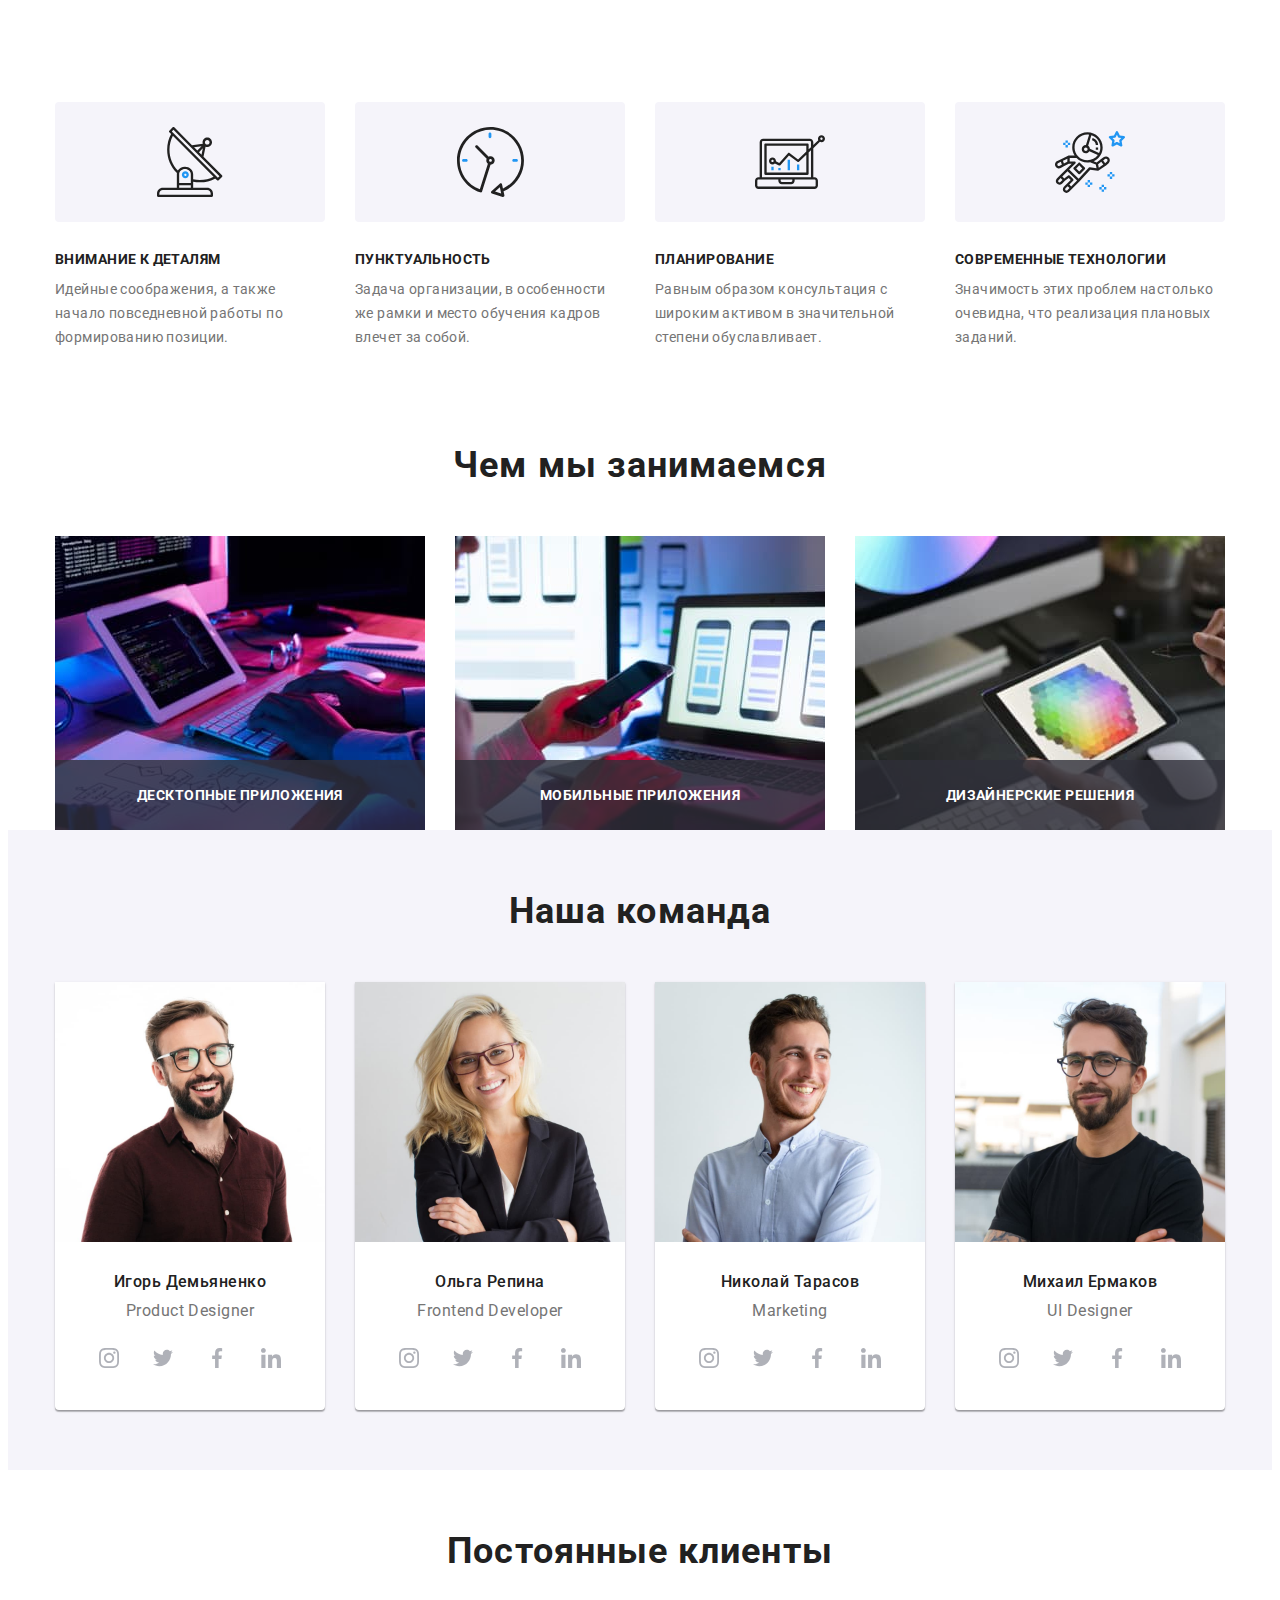
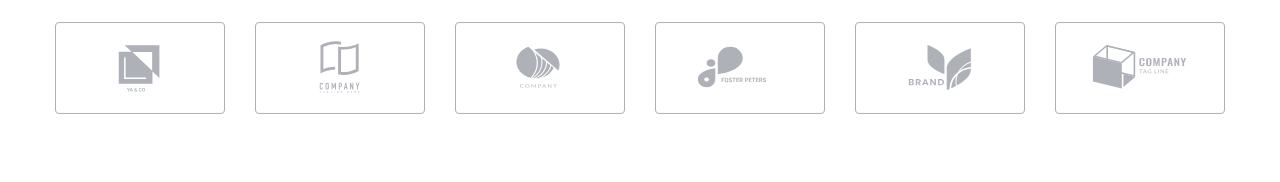
==== index.html @ 753208f3 "." ====
<!DOCTYPE html>
<html lang="ru">
<head>
    <meta charset="UTF-8">
    <meta http-equiv="X-UA-Compatible" content="IE=edge">
    <meta name="viewport" content="width=device-width, initial-scale=1.0">
    <title>Document</title>
    <link rel="preconnect" href="https://fonts.googleapis.com">
    <link rel="preconnect" href="https://fonts.gstatic.com" crossorigin>
    <link href="https://fonts.googleapis.com/css2?family=Raleway:wght@700&family=Roboto:wght@400;500;700;900&display=swap"
        rel="stylesheet">
    <link rel="stylesheet" href="https://cdnjs.cloudflare.com/ajax/libs/modern-normalize/1.1.0/modern-normalize.min.css"
        integrity="sha512-wpPYUAdjBVSE4KJnH1VR1HeZfpl1ub8YT/NKx4PuQ5NmX2tKuGu6U/JRp5y+Y8XG2tV+wKQpNHVUX03MfMFn9Q=="
        crossorigin="anonymous" referrerpolicy="no-referrer" />
    <link rel="stylesheet" href="./css/main.min.css">

</head>
<body>
    <!-- <header class="header">
        <div class="container header__container">
            <nav class="header__navigation">
                <a href lang="en" class="header__logo link" >Web<span class="header__logo-color">Studio</span></a>
                <ul class="header-list list">
                    <li class="header__item"><a href="" class="header__link link current active" >Студия</a></li>
                    <li class="header__item"><a href="./portfolio.html" class="header__link link" >Портфолио</a></li>
                    <li class="header__item"><a href="" class="header__link link" >Контакты</a></li>
                </ul>
            </nav>
                <ul class="header-info-list list">
                    <li class="header-info__item">
                        <a class="header__info link" href="" >
                            <svg class="header__envelope" width="16" height="12">
                                <use href="./images/icons.svg#icon-envelope" ></use>
                            </svg>
                             info@devstudio.com  </a>
                    </li>
                    <li class="header-info__item">
                        <a class="header__info link" href="tel:+380961111111">
                            <svg class="header__smartphone" width="10" height="16"  >
                                <use href="./images/icons.svg#icon-smartphone" ></use>
                            </svg>
                             +38 096 111 11 11 </a>
                    </li>
                </ul>
        </div>
    </header> -->
    <main>


        <!-- <section class="introduction section">
            <div class="container ">
                <h1 class="introduction__title">Эффективные решения для вашего бизнеса </h1>
                <button class="introduction__btn link" type="button" data-modal-open>Заказать услугу</button>
                <div class="backdrop is-hidden" data-modal>
                    <div class="modal">
                        <button type="button" class="modal-close" data-modal-close>
                            <svg class="close-icon" width="18" height="18">
                                <use href="./images/icons.svg#icon-close"></use>
                            </svg>
                        </button>
                        <p class="modal-title">Оставьте свои данные, мы вам перезвоним</p>
                        <form action="#">
                            <div class="modal-form-field">
                                <label for="user-name" class="modal-input-text">Имя*</label>
                                <div class="input-wrap">
                                    <input type="text" name="user-name" class="modal-input" required id="user-name">
                                    <svg class="modal-svg" width="18" height="18">
                                        <use href="./images/icons.svg#icon-person"></use>
                                    </svg>
                                </div>
                            </div>
                            <div class="modal-form-field">
                                <label for="user-tel" class="modal-input-text">Телефон*</label>
                                <div class="input-wrap">
                                    <input type="tel" name="user-tel" class="modal-input" required id="user-tel">
                                    <svg class="modal-svg" width="18" height="18">
                                        <use href="./images/icons.svg#icon-phone"></use>
                                    </svg>
                                </div>
                            
                            </div>
                            <div class="modal-form-field">
                                <label for="user-email" class="modal-input-text">Почта</label>
                                <div class="input-wrap">
                                    <input type="email" name="user-email" class="modal-input" id="user-email">
                                    <svg class="modal-svg" width="18" height="18">
                                        <use href="./images/icons.svg#icon-email"></use>
                                    </svg>
                                </div>
                            </div>
                            <div class="modal-form-textarea">
                                <label for="user-text" class="modal-input-text">Комментарий</label>
                                <textarea class="modal-text" name="" id="user-text" placeholder="Введите текст"></textarea>
                            </div>
                            <div class="modal-form-checbox">
                                <input type="checkbox" name="policy" id="modal-check" class="modal-check visually-hidden">
                                <label for="modal-check" class="modal-check-text">
                                    <span>
                                        <svg class="icon-check" width="16" height="15" > 
                                            <use href="./images/icons.svg#icon-check"></use>
                                        </svg>
                                    </span>
                                    Соглашаюсь с рассылкой и принимаю&nbsp;
                                    <a class="checkbox-link" href="#"> Условия договора </a>
                                </label>
                            </div>
                            <button type="submit" class="introduction-btn">Отправить</button>
                        </form>
                       
                    </div>
                </div>

            </div>
        </section> -->


        <section class="benefits section">
            <div class="container">
                <ul class="benefits-list list">
                    <li class="benefits__item">
                        <div class="benefits-item__container">
                            <svg class="benefits-item__icon" width="70" height="70">
                                <use href="./images/icons.svg#icon-antenna"></use>
                            </svg>
                        </div>
                        <h3 class="benefits__title">Внимание к деталям</h3>
                        <p class="benefits__text">Идейные соображения, а также начало повседневной работы по формированию позиции.</p>
                    </li>
                    <li class="benefits__item">
                        <div class="benefits-item__container">
                            <svg class="benefits-item__icon" width="70" height="70">
                                <use href="./images/icons.svg#icon-clock"></use>
                            </svg>
                        </div>
                        <h3 class="benefits__title">Пунктуальность</h3>
                        <p class="benefits__text">Задача организации, в особенности же рамки и место обучения кадров влечет за собой.</p>
                    </li>
                    <li class="benefits__item">
                        <div class="benefits-item__container">
                            <svg class="benefits-item__icon" width="70" height="70">
                                <use href="./images/icons.svg#icon-diagram"></use>
                            </svg>
                        </div>
                        <h3 class="benefits__title">Планирование</h3>
                        <p class="benefits__text">Равным образом консультация с широким активом в значительной степени обуславливает.</p>
                    </li>
                    <li class="benefits__item">
                        <div class="benefits-item__container">
                            <svg class="benefits-item__icon" width="70" height="70">
                                <use href="./images/icons.svg#icon-astronaut"></use>
                            </svg>
                        </div>
                        <h3 class="benefits__title">Современные технологии</h3>
                        <p class="benefits__text">Значимость этих проблем настолько очевидна, что реализация плановых заданий.</p>
                    </li>
                </ul>
            </div>
        </section>


        <section class="ocupation">
                <h2 class="ocupation__title">Чем мы занимаемся</h2>
                <ul class="ocupation-list container ">
                    <li class="list ocupation__item">
                        <div class="ocupation__container">
                            <img src="./images/img.jpg" alt="печать" width="370">
                            <p class="ocupation__text">Десктопные приложения</p>
                        </div>
                    </li>
                    <li class="list ocupation__item">
                        <div class="ocupation__container">
                            <img src="./images/img1.jpg" alt="анализ" width="370">
                            <p class="ocupation__text">Мобильные приложения</p>
                        </div>                   
                    </li>
                    <li class="list ocupation__item">
                        <div class="ocupation__container">
                            <img src="./images/img2.jpg" alt="дизайн" width="370">
                            <p class="ocupation__text">Дизайнерские решения</p>
                        </div>                      
                    </li>
                </ul>
        </section>


        <section class="team section ">            
            <h2 class="team__title">Наша команда</h2>
            <div class="container">
                <ul class="team-list list">
                    <li class="team__item">
                        <img src="./images/img-team1.jpg" alt="участник команды" width="270">
                        <div class="team-container">
                            <h3 class="team-container__names">Игорь Демьяненко</h3>
                            <p class="team-container__text">Product Designer</p>
                            <ul class="team-item-list social list">
                                <li class="social__item" >
                                    <a href="" class="social__link">
                                        <svg class="social__icon" width="20" height="20">
                                            <use href="./images/icons.svg#icon-instagram"></use>
                                        </svg>
                                    </a>
                                </li>
                                <li class="social__item">
                                    <a href="" class="social__link">
                                        <svg class="social__icon" width="20" height="20">
                                            <use href="./images/icons.svg#icon-twitter"></use>
                                        </svg>
                                    </a>
                                </li>
                                <li class="social__item">
                                    <a href="" class="social__link">
                                        <svg class="social__icon" width="20" height="20">
                                            <use href="./images/icons.svg#icon-facebook"></use>
                                        </svg>
                                    </a>
                                </li>
                                <li class="social__item">
                                    <a href="" class="social__link">
                                        <svg class="social__icon" width="20" height="20">
                                            <use href="./images/icons.svg#icon-linkedin"></use>
                                        </svg>
                                    </a>
                                </li>
                            </ul>
                        </div>    
                    </li>
                    <li class="team__item">
                        <img src="./images/img-team2.jpg" alt="участник команды" width="270">
                        <div class="team-container">
                            <h3 class="team-container__names">Ольга Репина</h3>
                            <p class="team-container__text">Frontend Developer</p>
                            <ul class="team-item-list social list">
                                <li class="social__item" >
                                    <a href="" class="social__link">
                                        <svg class="social__icon" width="20" height="20">
                                            <use href="./images/icons.svg#icon-instagram"></use>
                                        </svg>
                                    </a>
                                </li>
                                <li class="social__item">
                                    <a href="" class="social__link">
                                        <svg class="social__icon" width="20" height="20">
                                            <use href="./images/icons.svg#icon-twitter"></use>
                                        </svg>
                                    </a>
                                </li>
                                <li class="social__item">
                                    <a href="" class="social__link">
                                        <svg class="social__icon" width="20" height="20">
                                            <use href="./images/icons.svg#icon-facebook"></use>
                                        </svg>
                                    </a>
                                </li>
                                <li class="social__item">
                                    <a href="" class="social__link">
                                        <svg class="social__icon" width="20" height="20">
                                            <use href="./images/icons.svg#icon-linkedin"></use>
                                        </svg>
                                    </a>
                                </li>
                            </ul>
                        </div>
                    </li>
                    <li class="team__item">
                        <img src="./images/img-team3.jpg" alt="участник команды" width="270">
                        <div class="team-container">
                            <h3 class="team-container__names"> Николай Тарасов</h3>
                            <p class="team-container__text">Marketing</p>
                            <ul class="team-item-list social list">
                                <li class="social__item" >
                                    <a href="" class="social__link">
                                        <svg class="social__icon" width="20" height="20">
                                            <use href="./images/icons.svg#icon-instagram"></use>
                                        </svg>
                                    </a>
                                </li>
                                <li class="social__item">
                                    <a href="" class="social__link">
                                        <svg class="social__icon" width="20" height="20">
                                            <use href="./images/icons.svg#icon-twitter"></use>
                                        </svg>
                                    </a>
                                </li>
                                <li class="social__item">
                                    <a href="" class="social__link">
                                        <svg class="social__icon" width="20" height="20">
                                            <use href="./images/icons.svg#icon-facebook"></use>
                                        </svg>
                                    </a>
                                </li>
                                <li class="social__item">
                                    <a href="" class="social__link">
                                        <svg class="social__icon" width="20" height="20">
                                            <use href="./images/icons.svg#icon-linkedin"></use>
                                        </svg>
                                    </a>
                                </li>
                            </ul>
                        </div>
                    </li>
                    <li class="team__item">
                        <img src="./images/img-team4.jpg" alt="участник команды" width="270">
                        <div class="team-container">
                            <h3 class="team-container__names">Михаил Ермаков</h3>
                            <p class="team-container__text">UI Designer</p>
                            <ul class="team-item-list social list">
                                <li class="social__item" >
                                    <a href="" class="social__link">
                                        <svg class="social__icon" width="20" height="20">
                                            <use href="./images/icons.svg#icon-instagram"></use>
                                        </svg>
                                    </a>
                                </li>
                                <li class="social__item">
                                    <a href="" class="social__link">
                                        <svg class="social__icon" width="20" height="20">
                                            <use href="./images/icons.svg#icon-twitter"></use>
                                        </svg>
                                    </a>
                                </li>
                                <li class="social__item">
                                    <a href="" class="social__link">
                                        <svg class="social__icon" width="20" height="20">
                                            <use href="./images/icons.svg#icon-facebook"></use>
                                        </svg>
                                    </a>
                                </li>
                                <li class="social__item">
                                    <a href="" class="social__link">
                                        <svg class="social__icon" width="20" height="20">
                                            <use href="./images/icons.svg#icon-linkedin"></use>
                                        </svg>
                                    </a>
                                </li>
                            </ul>
                        </div>
                    </li>
                    
                </ul>
             </div>
        </section>


        <section class="clients section">
          <div class="clients__container container">
                <h2 class="clients__title">Постоянные клиенты</h2>
                <ul class="clients-list list">
                    <li class="clients__item">
                        <a href="" class="clients__link">
                            <svg class="clients__icon" width="106" height="60">
                                <use href="./images/icons.svg#icon-logo1"></use>
                            </svg>
                        </a>          
                    </li>
                    <li class="clients__item">
                        <a href="" class="clients__link">
                            <svg class="clients__icon" width="106" height="60">
                                <use href="./images/icons.svg#icon-logo2"></use>
                            </svg>
                        </a>
                    </li>
                    <li class="clients__item">
                        <a href="" class="clients__link">
                            <svg class="clients__icon" width="106" height="60">
                                <use href="./images/icons.svg#icon-logo3"></use>
                            </svg>
                        </a>
                    </li>
                    <li class="clients__item">
                        <a href="" class="clients__link">
                            <svg class="clients__icon" width="106" height="60">
                                <use href="./images/icons.svg#icon-logo4"></use>
                            </svg>
                        </a>
                    </li>
                    <li class="clients__item">
                        <a href="" class="clients__link">
                            <svg class="clients__icon" width="106" height="60">
                                <use href="./images/icons.svg#icon-logo5"></use>
                            </svg>
                        </a>
                    </li>
                    <li class="clients__item">
                        <a href="" class="clients__link">
                            <svg class="clients__icon" width="106" height="60">
                                <use href="./images/icons.svg#icon-logo6"></use>
                            </svg>
                        </a>
                    </li>
                </ul>
          </div>

        </section>

         
    </main>
    <!-- <footer class="ending">
        <div class="container footer__main-container">
            <div class="left-container">
                <div>
                    <a href lang="en" class="footer__logo link">Web<span class="footer__logo-color">Studio</span></a>
                    <address>
                        <ul class="ending-list list">
                            <li>
                                <a class="ending__adress link" href="">г. Киев, пр-т Леси Украинки, 26</a>
                            </li>
                            <li>
                                <a class="ending__info link" href="">info@devstudio.com</a>
                            </li>
                            <li>
                                <a class="ending__info link" href="tel:+380961111111">+38 096 111 11 11</a>
                            </li>
                        </ul>
                    </address>
                </div>
                <div class="center-container">
                    <h3 class="footer__title">присоединяйтесь</h3>
                    <ul class="footer-list list">
                        <li class="footer__item">
                            <a href="" class="footer__link">
                                <svg class="footer__icon" width="20" height="20">
                                    <use href="./images/icons.svg#icon-instagram"></use>
                                </svg>
                            </a>
                        </li>
                        <li class="footer__item">
                            <a href="" class="footer__link">
                                <svg class="footer__icon" width="20" height="20">
                                    <use href="./images/icons.svg#icon-twitter"></use>
                                </svg>
                            </a>
                        </li>
                        <li class="footer__item">
                            <a href="" class="footer__link">
                                <svg class="footer__icon" width="20" height="20">
                                    <use href="./images/icons.svg#icon-facebook"></use>
                                </svg>
                            </a>
                        </li>
                        <li class="footer__item">
                            <a href="" class="footer__link">
                                <svg class="footer__icon" width="20" height="20">
                                    <use href="./images/icons.svg#icon-linkedin"></use>
                                </svg>
                            </a>
                        </li>
                    </ul>
                
                </div>
            </div>
            <div class="right-container">
               <h3 class="footer__title">Подпишитесь на рассылку</h3>
               <div class="link-container">
                   <form action="">
                        <label for="user-email" class="modal-input-text"></label>
                        <div class="footer__wrap">
                            <input type="email" name="user-email" class="footer__input" id="user-email" placeholder="E-mail">
                            <button type="submit" class="introduction__btn send-btn">Подписаться
                                <svg class="footer__send-icon" width="24" height="24">
                                    <use href="./images/icons.svg#icon-send"></use>
                                </svg>
                            </button>
                        </div>
                   </form>

               </div>

            </div>
           

        </div>    
            

        
    </footer> -->

 
    <script src="./js/modal.js"></script>
</body>
</html>
---- css/main.min.css ----
:root{--main-title-color: #212121;--main-text-color: #757575;--header-text-color: #212121;--second-header-color: #757575;--first-button-color: #ffffff;--accent-color: #2196f3}*,::after,::before{box-sizing:border-box}p,h1,h2,h3,h4,h5,h6{margin:0}ul{margin:0;padding:0}img{display:block;max-width:100%}body{font-family:"Roboto", sans-serif;color:var(--main-title-color);background-color:#ffffff}.list{list-style:none}.link{text-decoration:none}.container{width:100%;padding-left:15px;padding-right:15px;margin:0 auto}@media screen and (min-width: 480px){.container{width:480px}}@media screen and (min-width: 768px){.container{width:768px}}@media screen and (min-width: 1200px){.container{width:1200px}}.section{padding-top:94px;padding-bottom:94px}.visually-hidden{position:absolute;white-space:nowrap;width:1px;height:1px;overflow:hidden;border:0;padding:0;clip:rect(0 0 0 0);clip-path:inset(50%);margin:-1px}.backdrop{height:100vh;width:100vw;background-color:rgba(0,0,0,0.2);position:fixed;top:0;left:0;transition:opacity 250ms, visibility 250ms}.backdrop.is-hidden .modal{transform:scale(0.5)}.modal{width:528px;min-height:581px;background-color:#fff;border-radius:4px;position:absolute;padding:40px;left:50%;top:50%;transform:scale(1) translate(-50%, -50%);transition:transform 250ms}.modal-close{position:absolute;top:8px;right:8px;width:30px;height:30px;border-radius:50%;border:1px solid rgba(0,0,0,0.1);background-color:transparent;display:flex;align-items:center;justify-content:center;cursor:pointer}.modal-close:hover .close-icon,.modal-close:focus .close-icon{fill:var(--accent-color)}.close-icon{transition:fill 250ms cubic-bezier(0.4, 0, 0.2, 1)}.is-hidden{visibility:hidden;opacity:0;pointer-events:none}.modal-title{font-weight:bold;font-size:20px;line-height:1.15;text-align:center;letter-spacing:0.03em;margin-bottom:10px;color:var(--main-title-color)}.common-container{margin-bottom:20px}.modal-form-field{margin-bottom:10px}.modal-input{width:448px;height:40px;border:1px solid rgba(33,33,33,0.2);border-radius:4px;padding-left:42px;padding-right:10px;background-color:transparent;color:#000000;outline:none;transition:border-color 250ms cubic-bezier(0.4, 0, 0.2, 1)}.modal-input:focus{border-color:var(--accent-color)}.modal-input:focus+.modal-svg{fill:var(--accent-color)}.input-wrap{position:relative}.modal-svg{position:absolute;left:15px;top:50%;transform:translateY(-50%);transition:fill 250ms cubic-bezier(0.4, 0, 0.2, 1)}.modal-input-text{display:block;margin-bottom:4px;font-weight:400;font-size:12px;line-height:14px;letter-spacing:0.01em;color:var(--main-text-color)}.modal-text{width:448px;height:120px;border:1px solid rgba(33,33,33,0.2);border-radius:4px;padding:10px;background-color:transparent;color:#000000;resize:none;outline:none;transition:border-color 250ms cubic-bezier(0.4, 0, 0.2, 1);margin-bottom:20px}.modal-text:focus{border-color:var(--accent-color)}.modal-text::placeholder{font-weight:400;font-size:12px;line-height:1.17;letter-spacing:0.01em;color:rgba(117,117,117,0.5)}.modal-form-checbox{display:flex;align-items:center;justify-content:center;margin-bottom:30px}.modal-check-text{display:flex;align-items:center;font-weight:400;font-size:14px;line-height:1.71;letter-spacing:0.03em;color:var(--main-text-color)}.modal-check-text span{width:16px;height:15px;border-radius:2px;margin-right:7px;border:2px solid #000000;box-shadow:0px 4px 4px rgba(0,0,0,0.25);display:flex;align-items:center;justify-content:center;transition:background-color 250ms cubic-bezier(0.4, 0, 0.2, 1)}.icon-check{fill:#ffffff}.modal-check:checked+.modal-check-text span{background-color:var(--accent-color);border:none}.modal-check:focus+.modal-check-text span{border-color:var(--accent-color)}.checkbox-link{text-decoration-skip-ink:none;text-decoration:underline;color:var(--accent-color)}.header{border-bottom:1px solid #ececec}.header__logo{font-family:Raleway;font-style:normal;font-weight:700;font-size:26px;line-height:1.19;letter-spacing:0.03em;margin-right:93px;padding-top:25px;padding-bottom:25px;color:var(--accent-color)}.header__logo:focus .header__logo-color{color:var(--accent-color)}.header__logo-color{color:#000000}.header__logo-color:hover,.header__logo-color:focus{color:var(--accent-color)}.header__item{margin-right:50px}.header-list{display:flex}.header__navigation{display:flex;align-items:center}.header__container{display:flex}.header-info-list{display:flex;align-items:center;margin-left:auto}.header__link{font-weight:500;font-size:14px;line-height:1.14;letter-spacing:0.02em;padding-top:32px;padding-bottom:32px;color:var(--header-text-color);position:relative;transition:color 250ms cubic-bezier(0.4, 0, 0.2, 1)}.header__link:focus,.header__link:hover{color:var(--accent-color)}.active::after{content:"";width:100%;height:4px;background-color:var(--accent-color);position:absolute;left:0;bottom:0;border-radius:2px}.header__info{font-weight:500;font-size:14px;line-height:1.14;letter-spacing:0.02em;display:flex;align-items:center;padding-top:32px;padding-bottom:32px;color:var(--second-header-color);transition:color 250ms cubic-bezier(0.4, 0, 0.2, 1)}.header__info:focus,.header__info:hover{color:var(--accent-color)}.header-info__item{margin-right:30px}.header-info__item:last-child{margin-right:0}.header__envelope{margin-right:10px;fill:currentColor}.header__smartphone{margin-right:10px;fill:currentColor}.current{color:var(--accent-color)}.introduction{background-image:linear-gradient(rgba(47,48,58,0.4), rgba(47,48,58,0.4)),url(../images/hero-img.jpg);width:1600px;background-repeat:no-repeat;margin-left:auto;margin-right:auto;padding-top:200px;padding-bottom:200px}.introduction__title{margin-left:auto;margin-right:auto;margin-bottom:30px;font-weight:900;font-size:44px;line-height:1.36;text-align:center;letter-spacing:0.06em;text-transform:uppercase;max-width:696px;color:#ffffff}.introduction__btn{width:200px;height:50px;display:block;padding:10px auto;margin:auto;border:none;border-radius:4px;box-shadow:0px 4px 4px rgba(0,0,0,0.15);font-family:Roboto, sans-serif;font-weight:700;font-size:16px;line-height:1.87;letter-spacing:0.06em;cursor:pointer;color:var(--first-button-color);background-color:var(--accent-color)}.benefits-list{margin-bottom:-30px}@media screen and (min-width: 768px){.benefits-list{display:flex;flex-wrap:wrap;margin-left:-30px}}.benefits__item{background-color:#ffffff;margin-bottom:30px}@media screen and (min-width: 768px){.benefits__item{width:calc(100% / 2 - 30px);margin-left:30px}}@media screen and (min-width: 1200px){.benefits__item{width:calc(100% / 4 - 30px)}}.benefits-item__container{background:#f5f4fa;height:120px;display:flex;align-items:center;justify-content:center;margin-bottom:30px;border-radius:4px}.benefits__title{margin-bottom:10px;font-weight:700;font-size:14px;line-height:1.14;letter-spacing:0.03em;text-transform:uppercase;text-align:center}@media screen and (min-width: 768px){.benefits__title{text-align:left}}.benefits__text{font-size:14px;line-height:1.71;color:var(--main-text-color);letter-spacing:0.03em}.ocupation{display:none}@media screen and (min-width: 1200px){.ocupation{display:block}}.ocupation__title{font-weight:700;font-size:36px;line-height:1.17;text-align:center;letter-spacing:0.03em;margin-bottom:50px;color:var(--main-title-color)}.ocupation-list{display:flex;margin-left:auto;margin-right:auto}.ocupation__item{margin-right:30px}.ocupation__item:last-child{margin-right:0}.ocupation__container{position:relative}.ocupation__text{position:absolute;font-weight:700;font-size:14px;line-height:16px;align-items:center;letter-spacing:0.03em;text-transform:uppercase;color:#ffffff;background-color:rgba(47,48,58,0.8);display:flex;height:70px;width:100%;bottom:0;justify-content:center}img{width:100%}.team{background-color:#f5f4fa;padding-top:60px;padding-bottom:60px;text-align:center}.team__title{font-weight:700;font-size:36px;line-height:1.17;text-align:center;letter-spacing:0.03em;margin-bottom:50px;color:var(--main-title-color)}.team-list{margin-bottom:-30px}@media screen and (min-width: 768px){.team-list{display:flex;flex-wrap:wrap;margin-left:-30px}}.team__item{background-color:#ffffff;box-shadow:0px 1px 3px rgba(0,0,0,0.12),0px 1px 1px rgba(0,0,0,0.14),0px 2px 1px rgba(0,0,0,0.2);border-radius:0px 0px 4px 4px;margin-bottom:30px}@media screen and (min-width: 768px){.team__item{width:calc(100% / 2 - 30px);margin-left:30px}}@media screen and (min-width: 1200px){.team__item{width:calc(100% / 4 - 30px)}}.team-item-list{display:flex;justify-content:center}.social__item{width:44px;height:44px}.social__item+.social__item{margin-left:10px}.social__link{width:100%;height:100%;display:flex;align-items:center;justify-content:center;background-color:#ffffff;border-radius:50%;transition:background-color 250ms cubic-bezier(0.4, 0, 0.2, 1)}.social__link:hover,.social__link:focus{background-color:var(--accent-color)}.social__link:hover .social__icon,.social__link:focus .social__icon{fill:#ffffff}.social__icon{fill:#afb1b8}.team-container{padding-top:30px;padding-bottom:30px;padding-left:32px;padding-right:32px}.team-container__names{margin-bottom:10px;font-weight:500;font-size:16px;line-height:1.19;letter-spacing:0.03em;text-align:center;color:var(--main-title-color)}.team-container__text{font-weight:400;font-size:16px;line-height:1.19;text-align:center;letter-spacing:0.03em;color:var(--main-text-color);margin-bottom:16px}.clients{background:#ffffff;padding-top:60px;padding-bottom:60px}.clients__title{font-weight:700;font-size:36px;line-height:42px;text-align:center;letter-spacing:0.03em;margin-bottom:50px;color:var(--main-title-color)}.clients-list{margin-bottom:-30px}@media screen and (min-width: 0px){.clients-list{display:flex;flex-wrap:wrap;margin-left:-30px}}.clients__item{margin-bottom:30px}@media screen and (max-width: 767px){.clients__item{width:calc(100% / 2 - 30px);margin-left:30px}}@media screen and (min-width: 768px){.clients__item{width:calc(100% / 3 - 30px);margin-left:30px}}@media screen and (min-width: 1200px){.clients__item{width:calc(100% / 6 - 30px)}}.clients__link{height:92px;border:1px solid #afb1b8;border-radius:4px;display:flex;align-items:center;justify-content:center;transition:border 250ms}.clients__link:hover,.clients__link:focus{border-color:var(--accent-color);color:var(--accent-color)}.clients__link:hover .clients__icon,.clients__link:focus .clients__icon{fill:var(--accent-color)}.clients__icon{fill:#afb1b8;transition:fill 250ms}.ending{background:#2f303a;padding-top:60px;padding-bottom:60px}.footer__logo{display:block;margin-bottom:20px;font-family:Raleway;font-style:normal;font-weight:700;font-size:26px;line-height:1.19;letter-spacing:0.03em;color:var(--accent-color)}.footer__logo-color{color:#ffffff}.footer__logo-color:hover,.footer__logo-color:focus{color:var(--accent-color)}.footer__logo-color:hover,.footer__logo-color:focus{color:var(--accent-color)}.ending__adress{display:block;margin-bottom:9px;font-style:normal;font-weight:normal;font-size:14px;line-height:1.71;letter-spacing:0.03em;color:#ffffff}.ending__info{display:block;margin-bottom:9px;font-style:normal;font-weight:normal;font-size:14px;line-height:1.71;letter-spacing:0.03em;color:rgba(255,255,255,0.6)}.ending-list:last-child{margin-bottom:0}.footer__title{font-weight:700;font-size:14px;line-height:16px;letter-spacing:0.03em;text-transform:uppercase;color:#ffffff;margin-bottom:20px}.footer-list{display:flex;justify-content:center}.footer__item{width:44px;height:44px}.footer__item+.footer__item{margin-left:10px}.footer__link{width:100%;height:100%;display:flex;align-items:center;justify-content:center;background-color:rgba(255,255,255,0.1);border-radius:50%;transition:background-color 250ms}.footer__link:hover,.footer__link:focus{background-color:var(--accent-color)}.footer__icon{fill:#ffffff}.footer__main-container{display:flex;align-items:baseline;justify-content:space-between}.left-container{align-items:baseline;display:flex}.center-container{width:206px;height:80px;margin-left:70px}.footer__wrap{display:flex}.footer__input{width:358px;height:50px;left:815px;top:2787px;color:#ffffff;border:1px solid rgba(255,255,255,0.3);filter:drop-shadow(0px 4px 4px rgba(0,0,0,0.15));border-radius:4px;background-color:transparent;padding:15px 16px;margin-right:12px}.footer__input::placeholder{font-weight:400;font-size:16px;line-height:1.25;display:flex;align-items:center;letter-spacing:0.03em;color:rgba(255,255,255,0.6)}.footer__send-icon{margin-left:10px;fill:#ffffff}.send-btn{display:flex;justify-content:center;align-items:center}.selection-list{display:flex;margin-bottom:50px;justify-content:center;flex-wrap:wrap}.selection-item{margin-right:8px}.selection-item:last-child{margin-right:0}.selection-btn{padding:6px 22px;border:none;font-family:Roboto;font-weight:500;font-size:16px;line-height:1.62;letter-spacing:0.03em;background-color:#f5f4fa;border-radius:4px;cursor:pointer;transition:color 250ms linear, background-color 250ms linear}.selection-btn:hover,.selection-btn:focus{color:var(--first-button-color);background-color:#2196f3;box-shadow:0px 3px 1px rgba(0,0,0,0.1),0px 1px 2px rgba(0,0,0,0.08),0px 2px 2px rgba(0,0,0,0.12)}.btn-current{color:var(--first-button-color);background-color:#2196f3;box-shadow:0px 3px 1px rgba(0,0,0,0.1),0px 1px 2px rgba(0,0,0,0.08),0px 2px 2px rgba(0,0,0,0.12)}.selection-types{display:flex;flex-wrap:wrap;margin-right:-30px;margin-bottom:-30px}.selection-types-item{flex-basis:calc(100% / 3 - 30px);margin-right:30px;margin-bottom:30px;background:#ffffff;border:1px solid #eeeeee;box-sizing:border-box}.selection-wrap{position:relative;overflow:hidden}.selection-wrap-text{font-style:normal;font-weight:normal;font-size:18px;line-height:1.56;letter-spacing:0.03em;background:rgba(33,150,243,0.9);color:#ffffff;position:absolute;top:0;padding:63px 24px;transform:translateY(100%);transition:transform 300ms}.selection-link{display:block}.selection-link:hover,.selection-link:focus{box-shadow:0px 1px 1px rgba(0,0,0,0.12),0px 4px 4px rgba(0,0,0,0.06),1px 4px 6px rgba(0,0,0,0.16)}.selection-link:hover .selection-wrap-text,.selection-link:focus .selection-wrap-text{transform:translateY(0)}.selection-container{padding:20px 24px}.selection-title{font-weight:700;font-size:18px;line-height:2;letter-spacing:0.06em;margin:0;margin-bottom:4px;color:var(--main-title-color)}.selection-text{font-weight:400;font-size:16px;line-height:1.87;letter-spacing:0.03em;color:var(--main-text-color)}
/*# sourceMappingURL=main.min.css.map */
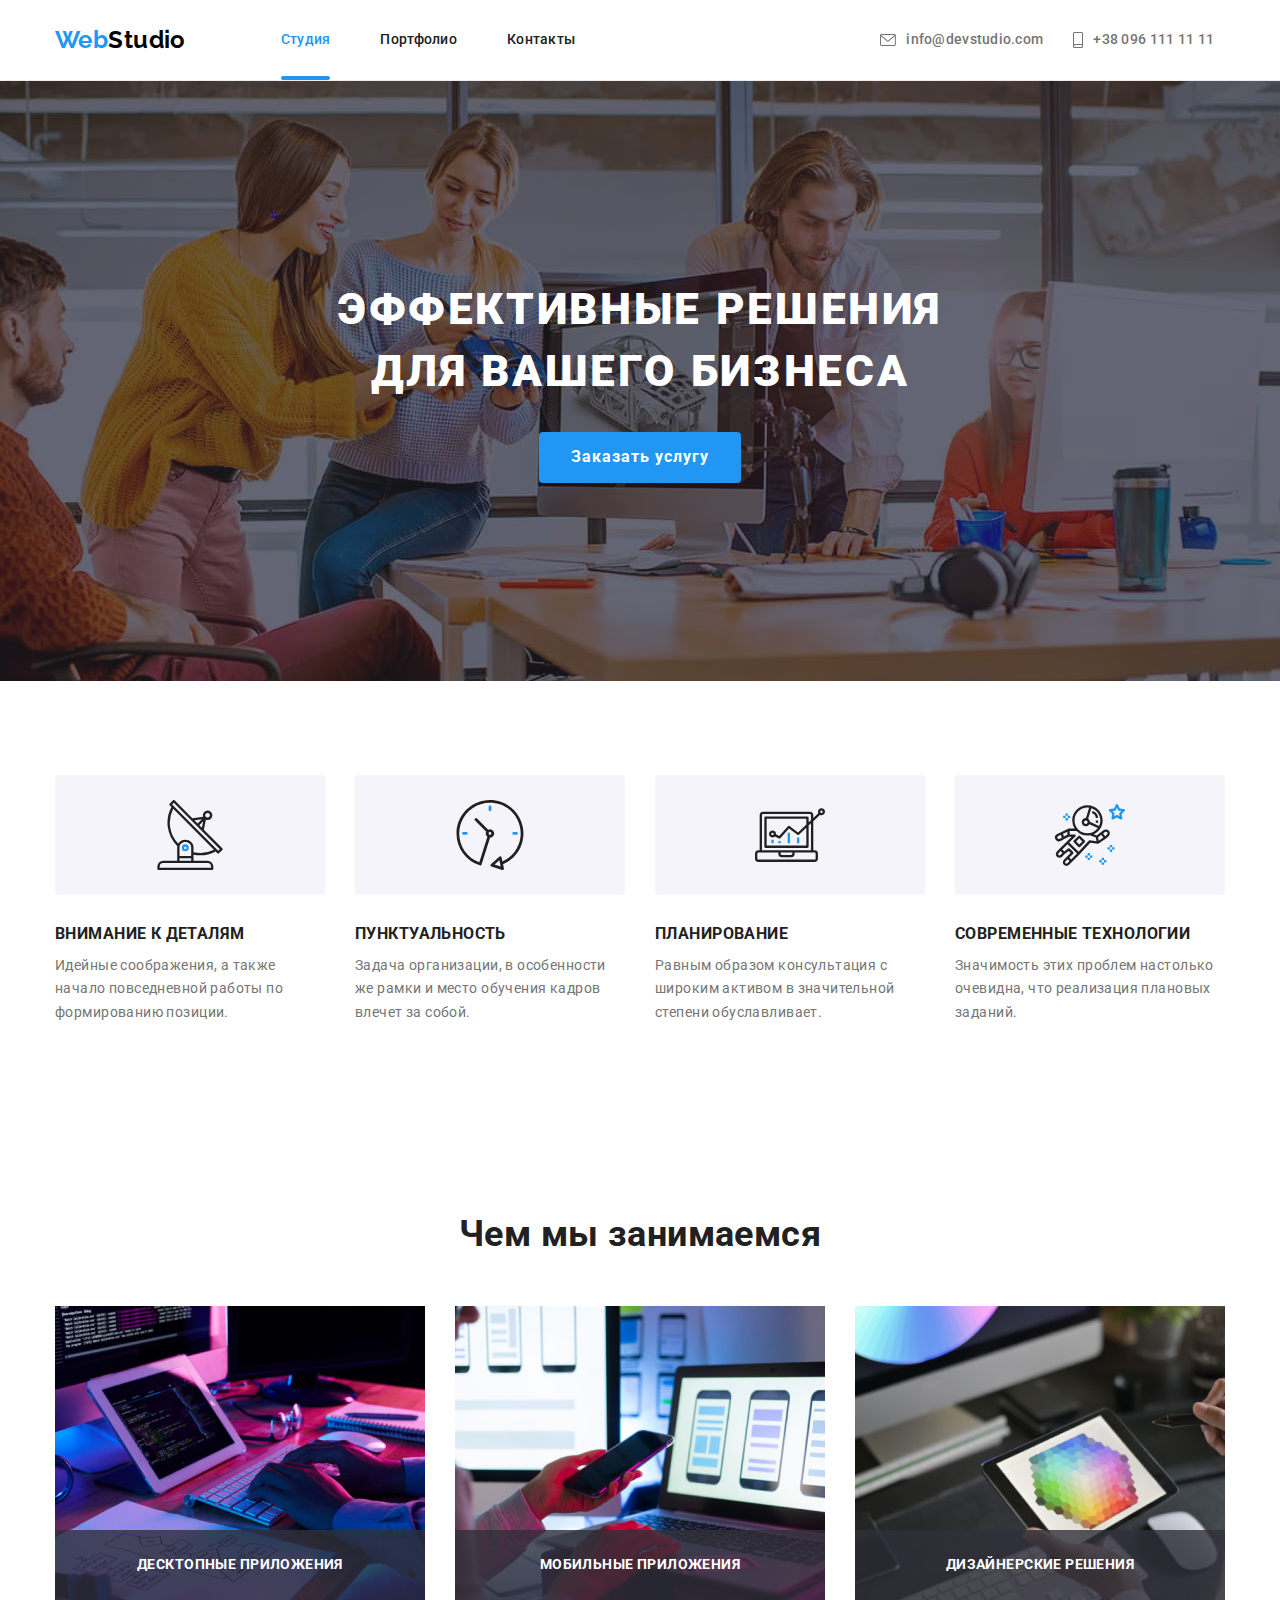
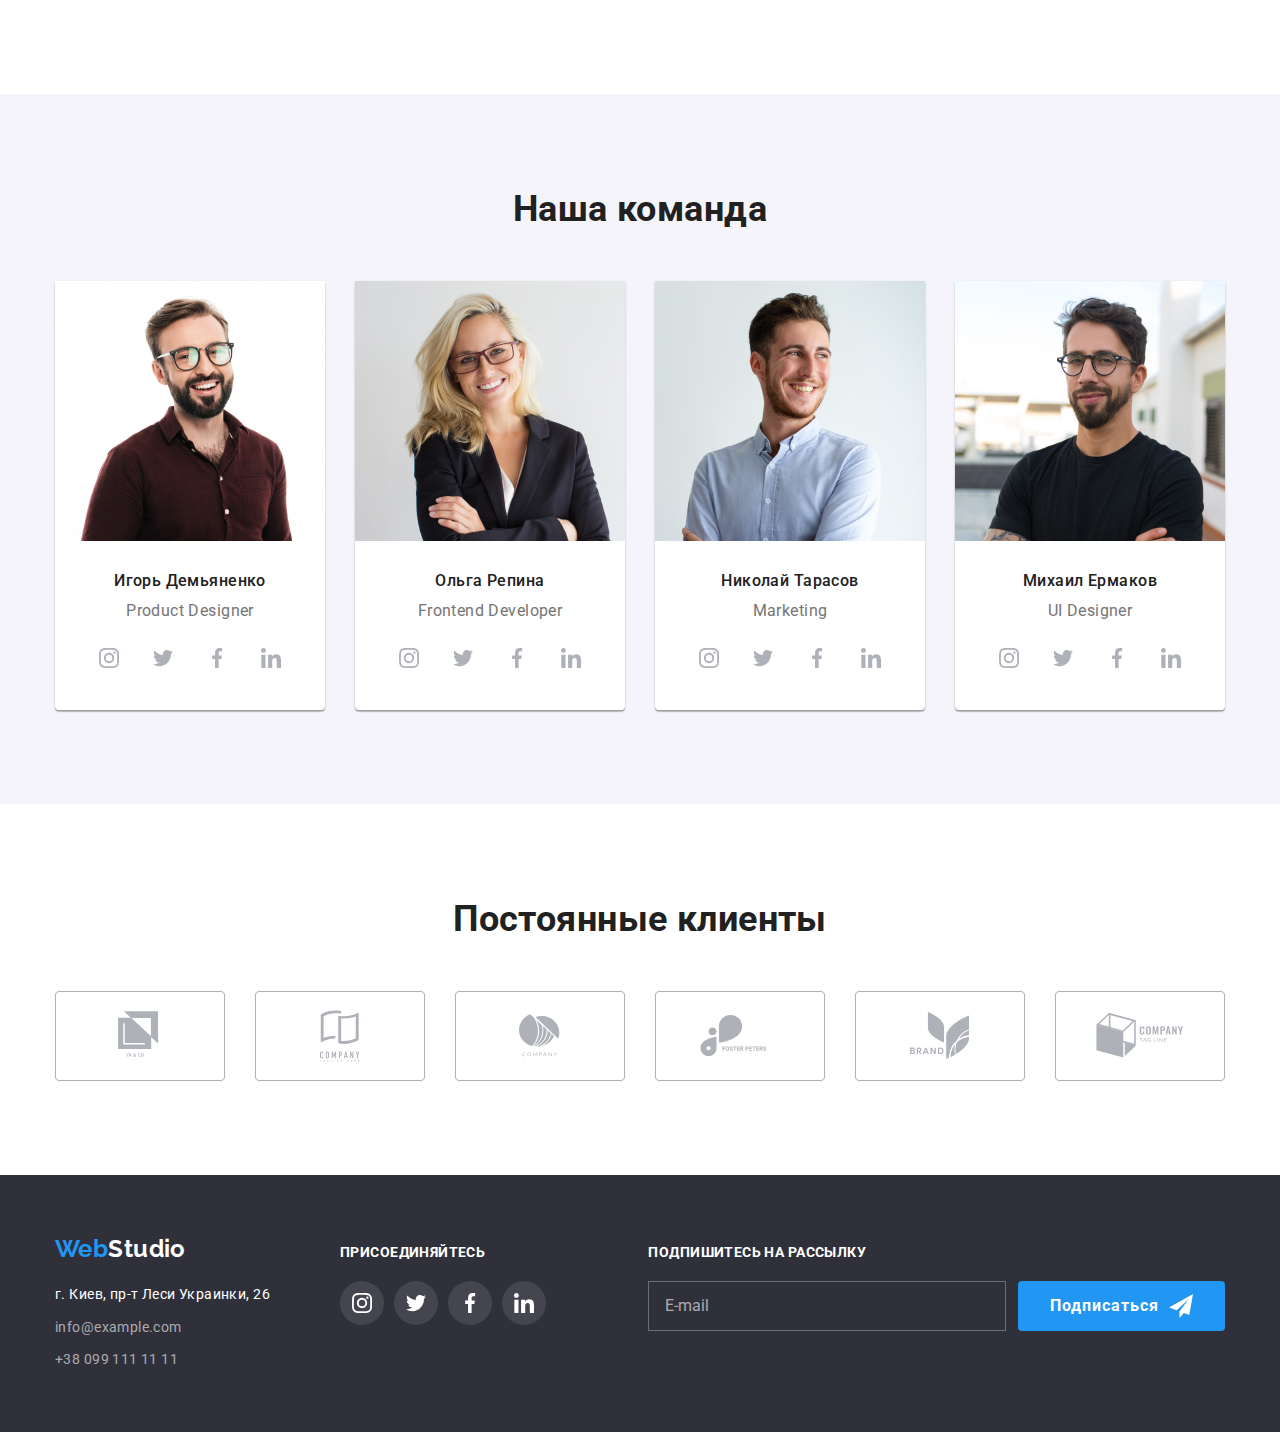
==== commit 4f900c87: "/" ====
--- a/index.html
+++ b/index.html
@@ -1,480 +1,524 @@
 <!DOCTYPE html>
-<html lang="ru">
-<head>
-    <meta charset="UTF-8">
-    <meta http-equiv="X-UA-Compatible" content="IE=edge">
-    <meta name="viewport" content="width=device-width, initial-scale=1.0">
-    <title>Document</title>
-    <link rel="preconnect" href="https://fonts.googleapis.com">
-    <link rel="preconnect" href="https://fonts.gstatic.com" crossorigin>
-    <link href="https://fonts.googleapis.com/css2?family=Raleway:wght@700&family=Roboto:wght@400;500;700;900&display=swap"
-        rel="stylesheet">
-    <link rel="stylesheet" href="https://cdnjs.cloudflare.com/ajax/libs/modern-normalize/1.1.0/modern-normalize.min.css"
-        integrity="sha512-wpPYUAdjBVSE4KJnH1VR1HeZfpl1ub8YT/NKx4PuQ5NmX2tKuGu6U/JRp5y+Y8XG2tV+wKQpNHVUX03MfMFn9Q=="
-        crossorigin="anonymous" referrerpolicy="no-referrer" />
+<html lang="en">
+  <head>
+    <meta charset="UTF-8" />
+    <meta name="viewport" content="width=device-width, initial-scale=1.0" />
+    <title>WebStudio</title>
+    <link
+      href="https://fonts.googleapis.com/css2?family=Raleway:wght@700&family=Roboto:wght@400;500;700;900&display=swap"
+      rel="stylesheet"
+    />
+  
     <link rel="stylesheet" href="./css/main.min.css">
+  </head>
 
-</head>
-<body>
-    <!-- <header class="header">
-        <div class="container header__container">
-            <nav class="header__navigation">
-                <a href lang="en" class="header__logo link" >Web<span class="header__logo-color">Studio</span></a>
-                <ul class="header-list list">
-                    <li class="header__item"><a href="" class="header__link link current active" >Студия</a></li>
-                    <li class="header__item"><a href="./portfolio.html" class="header__link link" >Портфолио</a></li>
-                    <li class="header__item"><a href="" class="header__link link" >Контакты</a></li>
+  <body>
+    <header class="header">
+      <div class="container">
+        <nav class="main-nav">
+          <a class="logo link" href="index.html"
+            >Web<span class="logo--black">Studio</span></a
+          >
+            <button type="button" class="menu-button" data-menu-button>
+              <svg width="40" height="40">
+                <use class="icon-close" href="./images/sprite.svg#icon-close"></use>
+                <use class="icon-menu" href="./images/sprite.svg#icon-menu"></use>
+              </svg>
+              </button>
+              <div class="menu" data-menu>
+         
+          <ul class="site-nav list">
+            <li class="item">
+              <a class="current link" href="index.html">Студия</a>
+            </li>
+            <li class="item">
+              <a class="link" href="portfolio.html">Портфолио</a>
+            </li>
+            <li class="item"><a class="link" href="">Контакты</a></li>
+          </ul>
+         
+        
+          
+        <ul class=" list contacts">
+          <li class="item">
+            <a class="link" href="mailto:info@devstudio.com">
+              <svg class="contacts__icon" width="16" height="12">
+                <use href="./images/sprite.svg#icon-envelope"></use></svg
+              >info@devstudio.com</a
+            >
+          </li>
+          <li class="item">
+            <a class=" link" href="tel:+380961111111">
+              <svg class="contacts__icon" width="10" height="16">
+                <use href="./images/sprite.svg#icon-smartphone"></use></svg
+              >+38 096 111 11 11</a
+            >
+          </li>
+        </ul>
+        </div>
+        </nav>
+      </div>
+    </header>
+    <main class="main-content">
+      <section class="hero">
+        <div class="container">
+          <h1 class="hero__title">Эффективные решения для вашего бизнеса</h1>
+          <button class="button" data-modal-open>Заказать услугу</button>
+        </div>
+      </section>
+
+      <section class="features section">
+        <div class="container">
+          <h2 class="hidden">Особенности</h2>
+          <ul class="list features__list">
+            <li class="features__item">
+              <div class="features__frame">
+                <svg class="icon-features" width="70" height="70">
+                  <use href="./images/sprite.svg#icon-antenna"></use>
+                </svg>
+              </div>
+              <h3 class="features__subtitle">Внимание к деталям</h3>
+              <p class="features__paragraph">
+                Идейные соображения, а также начало повседневной работы по
+                формированию позиции.
+              </p>
+            </li>
+            <li class="features__item">
+              <div class="features__frame">
+                <svg class="" width="70" height="70">
+                  <use href="./images/sprite.svg#icon-clock"></use>
+                </svg>
+              </div>
+              <h3 class="features__subtitle">Пунктуальность</h3>
+              <p class="features__paragraph">
+                Задача организации, в особенности же рамки и место обучения
+                кадров влечет за собой.
+              </p>
+            </li>
+            <li class="features__item">
+              <div class="features__frame">
+                <svg class="" width="70" height="70">
+                  <use href="./images/sprite.svg#icon-diagram"></use>
+                </svg>
+              </div>
+              <h3 class="features__subtitle">Планирование</h3>
+              <p class="features__paragraph">
+                Равным образом консультация с широким активом в значительной
+                степени обуславливает.
+              </p>
+            </li>
+            <li class="features__item">
+              <div class="features__frame">
+                <svg class="" width="70" height="70">
+                  <use href="./images/sprite.svg#icon-astronaut"></use>
+                </svg>
+              </div>
+              <h3 class="features__subtitle">Современные технологии</h3>
+              <p class="features__paragraph">
+                Значимость этих проблем настолько очевидна, что реализация
+                плановых заданий.
+              </p>
+            </li>
+          </ul>
+        </div>
+      </section>
+
+      <section class="activity section">
+        <div class="container">
+          <h2 class="title">Чем мы занимаемся</h2>
+          <ul class="list">
+            <li class="activity__item">
+                <img 
+                src="./images/box1.jpg" 
+                alt="печатает код" 
+                width="370"
+                srcset="./images/box1.jpg 1x, ./images/box1@2x.jpg 2x"  />
+             
+              <div class="activity__block">
+              <h3 class="activity__title">Десктопные приложения</h3>
+            </div>
+            </li>
+            <li class="activity__item"> 
+                <img 
+                src="./images/box2.jpg" 
+                alt="печатает код"
+                width="370" 
+                srcset="./images/box2.jpg 1x, ./images/box2@2x.jpg 2x" />
+              <div class="activity__block">
+              <h3 class="activity__title">Мобильные приложения</h3>
+            </div>
+            </li>
+            <li class="activity__item">
+              <img
+                src="./images/box3.jpg"
+                alt="выбирает цвет на планшете"
+                width="370"
+                srcset="./images/box3.jpg 1x, ./images/box3@2x.jpg 2x"
+              />
+              <div class="activity__block">
+              <h3 class="activity__title">Дизайнерские решения</h3>
+            </div>
+            </li>
+          </ul>
+        </div>
+      </section>
+      <section class="team section">
+        <div class="container">
+          <h2 class="title">Наша команда</h2>
+          <ul class="list team__list">
+            <li class="team__box">
+              <img 
+              src="./images/img0.jpg" 
+              alt="Игорь Демьяненко" 
+              width="270"         
+              srcset="./images/img0.jpg 1x, ./images/img0@2x.jpg 2x"/>
+              <div class="box-footer">
+                <h3 class="team__subtitle">Игорь Демьяненко</h3>
+                <p class="team__paragraph">Product Designer</p>
+                <ul class="list icon__list">
+                  <li class="item icon__item">
+                    <a class="link link-icon" href="">
+                      <svg class="ikon" width="20" height="20">
+                        <use href="./images/sprite.svg#icon-instagram"></use>
+                      </svg>
+                    </a>
+                  </li>
+                  <li class="item icon__item">
+                    <a class="link link-icon" href="">
+                      <svg class="ikon" width="20" height="20">
+                        <use href="./images/sprite.svg#icon-twitter"></use>
+                      </svg>
+                    </a>
+                  </li>
+                  <li class="item icon__item">
+                    <a class="link link-icon" href="">
+                      <svg class="ikon" width="20" height="20">
+                        <use href="./images/sprite.svg#icon-facebook"></use>
+                      </svg>
+                    </a>
+                  </li>
+                  <li class="item icon__item">
+                    <a class="link link-icon" href="">
+                      <svg class="ikon" width="20" height="20">
+                        <use href="./images/sprite.svg#icon-linkedin"></use>
+                      </svg>
+                    </a>
+                  </li>
                 </ul>
-            </nav>
-                <ul class="header-info-list list">
-                    <li class="header-info__item">
-                        <a class="header__info link" href="" >
-                            <svg class="header__envelope" width="16" height="12">
-                                <use href="./images/icons.svg#icon-envelope" ></use>
-                            </svg>
-                             info@devstudio.com  </a>
-                    </li>
-                    <li class="header-info__item">
-                        <a class="header__info link" href="tel:+380961111111">
-                            <svg class="header__smartphone" width="10" height="16"  >
-                                <use href="./images/icons.svg#icon-smartphone" ></use>
-                            </svg>
-                             +38 096 111 11 11 </a>
-                    </li>
+              </div>
+            </li>
+            <li class="team__box">
+              <img 
+              src="./images/img1.jpg" 
+              alt="Ольга Репина" 
+              width="270"
+              srcset="./images/img1.jpg 1x, ./images/img1@2x.jpg 2x"/>
+              <div class="box-footer">
+                <h3 class="team__subtitle">Ольга Репина</h3>
+                <p class="team__paragraph">Frontend Developer</p>
+                <ul class="list icon__list">
+                  <li class="item icon__item">
+                    <a class="link link-icon" href="">
+                      <svg class="ikon" width="20" height="20">
+                        <use href="./images/sprite.svg#icon-instagram"></use>
+                      </svg>
+                    </a>
+                  </li>
+                  <li class="item icon__item">
+                    <a class="link link-icon" href="">
+                      <svg class="ikon" width="20" height="20">
+                        <use href="./images/sprite.svg#icon-twitter"></use>
+                      </svg>
+                    </a>
+                  </li>
+                  <li class="item icon__item">
+                    <a class="link link-icon" href="">
+                      <svg class="ikon" width="20" height="20">
+                        <use href="./images/sprite.svg#icon-facebook"></use>
+                      </svg>
+                    </a>
+                  </li>
+                  <li class="item icon__item">
+                    <a class="link link-icon" href="">
+                      <svg class="ikon" width="20" height="20">
+                        <use href="./images/sprite.svg#icon-linkedin"></use>
+                      </svg>
+                    </a>
+                  </li>
                 </ul>
-        </div>
-    </header> -->
-    <main>
+              </div>
+            </li>
+            <li class="team__box">
+              <img
+              src="./images/img2.jpg"
+              alt="Николай Тарасов" 
+              width="270"
+              srcset="./images/img2.jpg 1x, ./images/img2@2x.jpg 2x" />
+              <div class="box-footer">
+                <h3 class="team__subtitle">Николай Тарасов</h3>
+                <p class="team__paragraph">Marketing</p>
+                <ul class="list icon__list">
+                  <li class="item icon__item">
+                    <a class="link link-icon" href="">
+                      <svg class="ikon" width="20" height="20">
+                        <use href="./images/sprite.svg#icon-instagram"></use>
+                      </svg>
+                    </a>
+                  </li>
+                  <li class="item icon__item">
+                    <a class="link link-icon" href="">
+                      <svg class="ikon" width="20" height="20">
+                        <use href="./images/sprite.svg#icon-twitter"></use>
+                      </svg>
+                    </a>
+                  </li>
+                  <li class="item icon__item">
+                    <a class="link link-icon" href="">
+                      <svg class="ikon" width="20" height="20">
+                        <use href="./images/sprite.svg#icon-facebook"></use>
+                      </svg>
+                    </a>
+                  </li>
+                  <li class="item icon__item">
+                    <a class="link link-icon" href="">
+                      <svg class="ikon" width="20" height="20">
+                        <use href="./images/sprite.svg#icon-linkedin"></use>
+                      </svg>
+                    </a>
+                  </li>
+                </ul>
+              </div>
+            </li>
+            <li class="team__box">
+              <img 
+              src="./images/img3.jpg" 
+              alt="Михаил Ермаков" 
+              width="270"
+              srcset="./images/img3.jpg 1x, ./images/img3@2x.jpg 2x" />
+              <div class="box-footer">
+                <h3 class="team__subtitle">Михаил Ермаков</h3>
+                <p class="team__paragraph">UI Designer</p>
+                <ul class="list icon__list">
+                  <li class="item icon__item">
+                    <a class="link link-icon" href="">
+                      <svg class="ikon" width="20" height="20">
+                        <use href="./images/sprite.svg#icon-instagram"></use>
+                      </svg>
+                    </a>
+                  </li>
+                  <li class="item icon__item">
+                    <a class="link link-icon" href="">
+                      <svg class="ikon" width="20" height="20">
+                        <use href="./images/sprite.svg#icon-twitter"></use>
+                      </svg>
+                    </a>
+                  </li>
+                  <li class="item icon__item">
+                    <a class="link link-icon" href="">
+                      <svg class="ikon" width="20" height="20">
+                        <use href="./images/sprite.svg#icon-facebook"></use>
+                      </svg>
+                    </a>
+                  </li>
+                  <li class="item icon__item">
+                    <a class="link link-icon" href="">
+                      <svg class="ikon" width="20" height="20">
+                        <use href="./images/sprite.svg#icon-linkedin"></use>
+                      </svg>
+                    </a>
+                  </li>
+                </ul>
+              </div>
+            </li>
+          </ul>
+        </div>
+      </section>
+      <section class="section clients">
+        <div class="container">
+          <h2 class="title">Постоянные клиенты</h2>
+          <ul class="list">
+            <li class="clients__item">
+              <a class="link clients__link" href="">
+                <svg width="44.27" height="49.23  ">
+                  <use href="./images/sprite.svg#icon-logo-1"></use>
+                </svg>
+              </a>
+            </li>
+            <li class="clients__item">
+              <a class="link clients__link" href="">
+                <svg width="40" height="52">
+                  <use href="./images/sprite.svg#icon-logo-2"></use>
+                </svg>
+              </a>
+            </li>
+            <li class="clients__item">
+              <a class="link clients__link" href="">
+                <svg width="41" height="43">
+                  <use href="./images/sprite.svg#icon-logo-3"></use>
+                </svg>
+              </a>
+            </li>
+            <li class="clients__item">
+              <a class="link clients__link" href="">
+                <svg width="79.66" height="42.02">
+                  <use href="./images/sprite.svg#icon-logo-4"></use>
+                </svg>
+              </a>
+            </li>
+            <li class="clients__item">
+              <a class="link clients__link" href="">
+                <svg width="59" height="47">
+                  <use href="./images/sprite.svg#icon-logo-5"></use>
+                </svg>
+              </a>
+            </li>
+            <li class="clients__item">
+              <a class="link clients__link" href="">
+                <svg width="88" height="45">
+                  <use href="./images/sprite.svg#icon-logo-6 "></use>
+                </svg>
+              </a>
+            </li>
+          </ul>
+        </div>
+      </section>
+    </main>
+    <footer class="page-footer">
+      <div class="container footer">
+        <div class="foot">
+        <div class="footer-info">
+          <a class="logo link" href="./index.html"
+            >Web<span class="logo--white">Studio</span></a
+          >
+          <address class="location">
+            <p class="street">г. Киев, пр-т Леси Украинки, 26</p>
+            <ul class="list list--colum">
+              <li class="contact__item">
+                <a class="footer-contacts link" href="mailto:info@example.com"
+                  >info@example.com</a
+                >
+              </li>
+              <li class="contact__item">
+                <a class="footer-contacts link" href="tel:+380991111111"
+                  >+38 099 111 11 11</a
+                >
+              </li>
+            </ul>
+          </address>
+        </div>
+        <div class="join">
+          <b class="footer__subtitle">Присоединяйтесь</b>
+          <ul class="list icon__list">
+            <li class="icon__item">
+              <a class="link-icon link-icon--gray link" href="">
+                <svg width="20" height="20">
+                  <use href="./images/sprite.svg#icon-instagram"></use>
+                </svg>
+              </a>
+            </li>
+            <li class="icon__item">
+              <a class="link-icon link-icon--gray link" href="">
+                <svg width="20" height="20">
+                  <use href="./images/sprite.svg#icon-twitter"></use>
+                </svg>
+              </a>
+            </li>
+            <li class="icon__item">
+              <a class="link-icon link-icon--gray link" href="">
+                <svg width="20" height="20">
+                  <use href="./images/sprite.svg#icon-facebook"></use>
+                </svg>
+              </a>
+            </li>
+            <li class="icon__item">
+              <a class="link-icon link-icon--gray link" href="">
+                <svg width="20" height="20">
+                  <use href="./images/sprite.svg#icon-linkedin"></use>
+                </svg>
+              </a>
+            </li>
+          </ul>
+        </div>
+        </div>
+        <div class="follow"> 
+          <b class="footer__subtitle">Подпишитесь на рассылку</b>
+          <form action="#" class="follow__form">
+            <label for="mail"></label>
+            <input type="email" class="follow__input" id="mail" name="mail" placeholder="E-mail">
+            <button type="submit" class="button">Подписаться
+               <svg class="icon-send" width="24" height="24">
+              <use href="./images/sprite.svg#icon-send"></use>
+            </svg></button>
+          </form>
+        </div>
+      </div>
+    </footer>
+    <div class="backdrop is-hidden" data-modal>
+      <div class="modal">
+        <button class="modal__button" data-modal-close>&#10006;</button>
+        <form action="#" class="form">
+          <h2 class="form__title">Оставьте свои данные, мы вам перезвоним</h2>
+          <div class="form-field">
+            <label for="name" class="form-label">Имя</label>
+            <input
+              type="text"
+              class="form-input"
+              name="name"
+              id="name"
+              placeholder=" "
+            />
+            <svg width="18" class="input-icon">
+              <use href=./images/sprite.svg#person></use>
+            </svg>
 
+          </div>
+          <div class="form-field">
+            <label for="tel" class="form-label">Телефон</label>
+            <input
+              type="tel"
+              class="form-input"
+              name="tel"
+              id="tel"
+              placeholder=" "
+            />
+            <svg width="18" class="input-icon">
+              <use href=./images/sprite.svg#phone></use>
+            </svg>
 
-        <!-- <section class="introduction section">
-            <div class="container ">
-                <h1 class="introduction__title">Эффективные решения для вашего бизнеса </h1>
-                <button class="introduction__btn link" type="button" data-modal-open>Заказать услугу</button>
-                <div class="backdrop is-hidden" data-modal>
-                    <div class="modal">
-                        <button type="button" class="modal-close" data-modal-close>
-                            <svg class="close-icon" width="18" height="18">
-                                <use href="./images/icons.svg#icon-close"></use>
-                            </svg>
-                        </button>
-                        <p class="modal-title">Оставьте свои данные, мы вам перезвоним</p>
-                        <form action="#">
-                            <div class="modal-form-field">
-                                <label for="user-name" class="modal-input-text">Имя*</label>
-                                <div class="input-wrap">
-                                    <input type="text" name="user-name" class="modal-input" required id="user-name">
-                                    <svg class="modal-svg" width="18" height="18">
-                                        <use href="./images/icons.svg#icon-person"></use>
-                                    </svg>
-                                </div>
-                            </div>
-                            <div class="modal-form-field">
-                                <label for="user-tel" class="modal-input-text">Телефон*</label>
-                                <div class="input-wrap">
-                                    <input type="tel" name="user-tel" class="modal-input" required id="user-tel">
-                                    <svg class="modal-svg" width="18" height="18">
-                                        <use href="./images/icons.svg#icon-phone"></use>
-                                    </svg>
-                                </div>
-                            
-                            </div>
-                            <div class="modal-form-field">
-                                <label for="user-email" class="modal-input-text">Почта</label>
-                                <div class="input-wrap">
-                                    <input type="email" name="user-email" class="modal-input" id="user-email">
-                                    <svg class="modal-svg" width="18" height="18">
-                                        <use href="./images/icons.svg#icon-email"></use>
-                                    </svg>
-                                </div>
-                            </div>
-                            <div class="modal-form-textarea">
-                                <label for="user-text" class="modal-input-text">Комментарий</label>
-                                <textarea class="modal-text" name="" id="user-text" placeholder="Введите текст"></textarea>
-                            </div>
-                            <div class="modal-form-checbox">
-                                <input type="checkbox" name="policy" id="modal-check" class="modal-check visually-hidden">
-                                <label for="modal-check" class="modal-check-text">
-                                    <span>
-                                        <svg class="icon-check" width="16" height="15" > 
-                                            <use href="./images/icons.svg#icon-check"></use>
-                                        </svg>
-                                    </span>
-                                    Соглашаюсь с рассылкой и принимаю&nbsp;
-                                    <a class="checkbox-link" href="#"> Условия договора </a>
-                                </label>
-                            </div>
-                            <button type="submit" class="introduction-btn">Отправить</button>
-                        </form>
-                       
-                    </div>
-                </div>
+          </div>
+          <div class="form-field">
+            <label for="email" class="form-label">Почта</label>
+            <input
+              type="email"
+              class="form-input"
+              name="mail"
+              id="email"
+              placeholder=" "
+            />
+          <svg width="18" class="input-icon">
+            <use href=./images/sprite.svg#email></use>
+          </svg>
+          </div>
+          <div class="form-field">
+            <label for="comment" class="form-label">Комментарий</label>
+            <textarea
+              class="form-input comment"
+              name="comment"
+              id="comment"
+              placeholder="Введите текст"
+            ></textarea>
+          </div>
+         
+          <label class="form-checkbox form-label checkbox-label">    
+            <input type="checkbox" class=" hidden checkbox" name="agree">
+            <span class="checkbox-icon"></span><span >Соглашаюсь с рассылкой и принимаю <a class="link" href="">Условия договора</a></span>
+          </label>
 
-            </div>
-        </section> -->
-
-
-        <section class="benefits section">
-            <div class="container">
-                <ul class="benefits-list list">
-                    <li class="benefits__item">
-                        <div class="benefits-item__container">
-                            <svg class="benefits-item__icon" width="70" height="70">
-                                <use href="./images/icons.svg#icon-antenna"></use>
-                            </svg>
-                        </div>
-                        <h3 class="benefits__title">Внимание к деталям</h3>
-                        <p class="benefits__text">Идейные соображения, а также начало повседневной работы по формированию позиции.</p>
-                    </li>
-                    <li class="benefits__item">
-                        <div class="benefits-item__container">
-                            <svg class="benefits-item__icon" width="70" height="70">
-                                <use href="./images/icons.svg#icon-clock"></use>
-                            </svg>
-                        </div>
-                        <h3 class="benefits__title">Пунктуальность</h3>
-                        <p class="benefits__text">Задача организации, в особенности же рамки и место обучения кадров влечет за собой.</p>
-                    </li>
-                    <li class="benefits__item">
-                        <div class="benefits-item__container">
-                            <svg class="benefits-item__icon" width="70" height="70">
-                                <use href="./images/icons.svg#icon-diagram"></use>
-                            </svg>
-                        </div>
-                        <h3 class="benefits__title">Планирование</h3>
-                        <p class="benefits__text">Равным образом консультация с широким активом в значительной степени обуславливает.</p>
-                    </li>
-                    <li class="benefits__item">
-                        <div class="benefits-item__container">
-                            <svg class="benefits-item__icon" width="70" height="70">
-                                <use href="./images/icons.svg#icon-astronaut"></use>
-                            </svg>
-                        </div>
-                        <h3 class="benefits__title">Современные технологии</h3>
-                        <p class="benefits__text">Значимость этих проблем настолько очевидна, что реализация плановых заданий.</p>
-                    </li>
-                </ul>
-            </div>
-        </section>
-
-
-        <section class="ocupation">
-                <h2 class="ocupation__title">Чем мы занимаемся</h2>
-                <ul class="ocupation-list container ">
-                    <li class="list ocupation__item">
-                        <div class="ocupation__container">
-                            <img src="./images/img.jpg" alt="печать" width="370">
-                            <p class="ocupation__text">Десктопные приложения</p>
-                        </div>
-                    </li>
-                    <li class="list ocupation__item">
-                        <div class="ocupation__container">
-                            <img src="./images/img1.jpg" alt="анализ" width="370">
-                            <p class="ocupation__text">Мобильные приложения</p>
-                        </div>                   
-                    </li>
-                    <li class="list ocupation__item">
-                        <div class="ocupation__container">
-                            <img src="./images/img2.jpg" alt="дизайн" width="370">
-                            <p class="ocupation__text">Дизайнерские решения</p>
-                        </div>                      
-                    </li>
-                </ul>
-        </section>
-
-
-        <section class="team section ">            
-            <h2 class="team__title">Наша команда</h2>
-            <div class="container">
-                <ul class="team-list list">
-                    <li class="team__item">
-                        <img src="./images/img-team1.jpg" alt="участник команды" width="270">
-                        <div class="team-container">
-                            <h3 class="team-container__names">Игорь Демьяненко</h3>
-                            <p class="team-container__text">Product Designer</p>
-                            <ul class="team-item-list social list">
-                                <li class="social__item" >
-                                    <a href="" class="social__link">
-                                        <svg class="social__icon" width="20" height="20">
-                                            <use href="./images/icons.svg#icon-instagram"></use>
-                                        </svg>
-                                    </a>
-                                </li>
-                                <li class="social__item">
-                                    <a href="" class="social__link">
-                                        <svg class="social__icon" width="20" height="20">
-                                            <use href="./images/icons.svg#icon-twitter"></use>
-                                        </svg>
-                                    </a>
-                                </li>
-                                <li class="social__item">
-                                    <a href="" class="social__link">
-                                        <svg class="social__icon" width="20" height="20">
-                                            <use href="./images/icons.svg#icon-facebook"></use>
-                                        </svg>
-                                    </a>
-                                </li>
-                                <li class="social__item">
-                                    <a href="" class="social__link">
-                                        <svg class="social__icon" width="20" height="20">
-                                            <use href="./images/icons.svg#icon-linkedin"></use>
-                                        </svg>
-                                    </a>
-                                </li>
-                            </ul>
-                        </div>    
-                    </li>
-                    <li class="team__item">
-                        <img src="./images/img-team2.jpg" alt="участник команды" width="270">
-                        <div class="team-container">
-                            <h3 class="team-container__names">Ольга Репина</h3>
-                            <p class="team-container__text">Frontend Developer</p>
-                            <ul class="team-item-list social list">
-                                <li class="social__item" >
-                                    <a href="" class="social__link">
-                                        <svg class="social__icon" width="20" height="20">
-                                            <use href="./images/icons.svg#icon-instagram"></use>
-                                        </svg>
-                                    </a>
-                                </li>
-                                <li class="social__item">
-                                    <a href="" class="social__link">
-                                        <svg class="social__icon" width="20" height="20">
-                                            <use href="./images/icons.svg#icon-twitter"></use>
-                                        </svg>
-                                    </a>
-                                </li>
-                                <li class="social__item">
-                                    <a href="" class="social__link">
-                                        <svg class="social__icon" width="20" height="20">
-                                            <use href="./images/icons.svg#icon-facebook"></use>
-                                        </svg>
-                                    </a>
-                                </li>
-                                <li class="social__item">
-                                    <a href="" class="social__link">
-                                        <svg class="social__icon" width="20" height="20">
-                                            <use href="./images/icons.svg#icon-linkedin"></use>
-                                        </svg>
-                                    </a>
-                                </li>
-                            </ul>
-                        </div>
-                    </li>
-                    <li class="team__item">
-                        <img src="./images/img-team3.jpg" alt="участник команды" width="270">
-                        <div class="team-container">
-                            <h3 class="team-container__names"> Николай Тарасов</h3>
-                            <p class="team-container__text">Marketing</p>
-                            <ul class="team-item-list social list">
-                                <li class="social__item" >
-                                    <a href="" class="social__link">
-                                        <svg class="social__icon" width="20" height="20">
-                                            <use href="./images/icons.svg#icon-instagram"></use>
-                                        </svg>
-                                    </a>
-                                </li>
-                                <li class="social__item">
-                                    <a href="" class="social__link">
-                                        <svg class="social__icon" width="20" height="20">
-                                            <use href="./images/icons.svg#icon-twitter"></use>
-                                        </svg>
-                                    </a>
-                                </li>
-                                <li class="social__item">
-                                    <a href="" class="social__link">
-                                        <svg class="social__icon" width="20" height="20">
-                                            <use href="./images/icons.svg#icon-facebook"></use>
-                                        </svg>
-                                    </a>
-                                </li>
-                                <li class="social__item">
-                                    <a href="" class="social__link">
-                                        <svg class="social__icon" width="20" height="20">
-                                            <use href="./images/icons.svg#icon-linkedin"></use>
-                                        </svg>
-                                    </a>
-                                </li>
-                            </ul>
-                        </div>
-                    </li>
-                    <li class="team__item">
-                        <img src="./images/img-team4.jpg" alt="участник команды" width="270">
-                        <div class="team-container">
-                            <h3 class="team-container__names">Михаил Ермаков</h3>
-                            <p class="team-container__text">UI Designer</p>
-                            <ul class="team-item-list social list">
-                                <li class="social__item" >
-                                    <a href="" class="social__link">
-                                        <svg class="social__icon" width="20" height="20">
-                                            <use href="./images/icons.svg#icon-instagram"></use>
-                                        </svg>
-                                    </a>
-                                </li>
-                                <li class="social__item">
-                                    <a href="" class="social__link">
-                                        <svg class="social__icon" width="20" height="20">
-                                            <use href="./images/icons.svg#icon-twitter"></use>
-                                        </svg>
-                                    </a>
-                                </li>
-                                <li class="social__item">
-                                    <a href="" class="social__link">
-                                        <svg class="social__icon" width="20" height="20">
-                                            <use href="./images/icons.svg#icon-facebook"></use>
-                                        </svg>
-                                    </a>
-                                </li>
-                                <li class="social__item">
-                                    <a href="" class="social__link">
-                                        <svg class="social__icon" width="20" height="20">
-                                            <use href="./images/icons.svg#icon-linkedin"></use>
-                                        </svg>
-                                    </a>
-                                </li>
-                            </ul>
-                        </div>
-                    </li>
-                    
-                </ul>
-             </div>
-        </section>
-
-
-        <section class="clients section">
-          <div class="clients__container container">
-                <h2 class="clients__title">Постоянные клиенты</h2>
-                <ul class="clients-list list">
-                    <li class="clients__item">
-                        <a href="" class="clients__link">
-                            <svg class="clients__icon" width="106" height="60">
-                                <use href="./images/icons.svg#icon-logo1"></use>
-                            </svg>
-                        </a>          
-                    </li>
-                    <li class="clients__item">
-                        <a href="" class="clients__link">
-                            <svg class="clients__icon" width="106" height="60">
-                                <use href="./images/icons.svg#icon-logo2"></use>
-                            </svg>
-                        </a>
-                    </li>
-                    <li class="clients__item">
-                        <a href="" class="clients__link">
-                            <svg class="clients__icon" width="106" height="60">
-                                <use href="./images/icons.svg#icon-logo3"></use>
-                            </svg>
-                        </a>
-                    </li>
-                    <li class="clients__item">
-                        <a href="" class="clients__link">
-                            <svg class="clients__icon" width="106" height="60">
-                                <use href="./images/icons.svg#icon-logo4"></use>
-                            </svg>
-                        </a>
-                    </li>
-                    <li class="clients__item">
-                        <a href="" class="clients__link">
-                            <svg class="clients__icon" width="106" height="60">
-                                <use href="./images/icons.svg#icon-logo5"></use>
-                            </svg>
-                        </a>
-                    </li>
-                    <li class="clients__item">
-                        <a href="" class="clients__link">
-                            <svg class="clients__icon" width="106" height="60">
-                                <use href="./images/icons.svg#icon-logo6"></use>
-                            </svg>
-                        </a>
-                    </li>
-                </ul>
-          </div>
-
-        </section>
-
-         
-    </main>
-    <!-- <footer class="ending">
-        <div class="container footer__main-container">
-            <div class="left-container">
-                <div>
-                    <a href lang="en" class="footer__logo link">Web<span class="footer__logo-color">Studio</span></a>
-                    <address>
-                        <ul class="ending-list list">
-                            <li>
-                                <a class="ending__adress link" href="">г. Киев, пр-т Леси Украинки, 26</a>
-                            </li>
-                            <li>
-                                <a class="ending__info link" href="">info@devstudio.com</a>
-                            </li>
-                            <li>
-                                <a class="ending__info link" href="tel:+380961111111">+38 096 111 11 11</a>
-                            </li>
-                        </ul>
-                    </address>
-                </div>
-                <div class="center-container">
-                    <h3 class="footer__title">присоединяйтесь</h3>
-                    <ul class="footer-list list">
-                        <li class="footer__item">
-                            <a href="" class="footer__link">
-                                <svg class="footer__icon" width="20" height="20">
-                                    <use href="./images/icons.svg#icon-instagram"></use>
-                                </svg>
-                            </a>
-                        </li>
-                        <li class="footer__item">
-                            <a href="" class="footer__link">
-                                <svg class="footer__icon" width="20" height="20">
-                                    <use href="./images/icons.svg#icon-twitter"></use>
-                                </svg>
-                            </a>
-                        </li>
-                        <li class="footer__item">
-                            <a href="" class="footer__link">
-                                <svg class="footer__icon" width="20" height="20">
-                                    <use href="./images/icons.svg#icon-facebook"></use>
-                                </svg>
-                            </a>
-                        </li>
-                        <li class="footer__item">
-                            <a href="" class="footer__link">
-                                <svg class="footer__icon" width="20" height="20">
-                                    <use href="./images/icons.svg#icon-linkedin"></use>
-                                </svg>
-                            </a>
-                        </li>
-                    </ul>
-                
-                </div>
-            </div>
-            <div class="right-container">
-               <h3 class="footer__title">Подпишитесь на рассылку</h3>
-               <div class="link-container">
-                   <form action="">
-                        <label for="user-email" class="modal-input-text"></label>
-                        <div class="footer__wrap">
-                            <input type="email" name="user-email" class="footer__input" id="user-email" placeholder="E-mail">
-                            <button type="submit" class="introduction__btn send-btn">Подписаться
-                                <svg class="footer__send-icon" width="24" height="24">
-                                    <use href="./images/icons.svg#icon-send"></use>
-                                </svg>
-                            </button>
-                        </div>
-                   </form>
-
-               </div>
-
-            </div>
-           
-
-        </div>    
-            
-
-        
-    </footer> -->
-
- 
+          <button type="submit" class="button">Отправить</button>
+        </form>
+      </div>
+    </div>
     <script src="./js/modal.js"></script>
-</body>
-</html>+    <script src="./js/menu.js"></script>
+  </body>
+</html>
--- a/css/main.min.css
+++ b/css/main.min.css
@@ -1,2 +1,4 @@
-:root{--main-title-color: #212121;--main-text-color: #757575;--header-text-color: #212121;--second-header-color: #757575;--first-button-color: #ffffff;--accent-color: #2196f3}*,::after,::before{box-sizing:border-box}p,h1,h2,h3,h4,h5,h6{margin:0}ul{margin:0;padding:0}img{display:block;max-width:100%}body{font-family:"Roboto", sans-serif;color:var(--main-title-color);background-color:#ffffff}.list{list-style:none}.link{text-decoration:none}.container{width:100%;padding-left:15px;padding-right:15px;margin:0 auto}@media screen and (min-width: 480px){.container{width:480px}}@media screen and (min-width: 768px){.container{width:768px}}@media screen and (min-width: 1200px){.container{width:1200px}}.section{padding-top:94px;padding-bottom:94px}.visually-hidden{position:absolute;white-space:nowrap;width:1px;height:1px;overflow:hidden;border:0;padding:0;clip:rect(0 0 0 0);clip-path:inset(50%);margin:-1px}.backdrop{height:100vh;width:100vw;background-color:rgba(0,0,0,0.2);position:fixed;top:0;left:0;transition:opacity 250ms, visibility 250ms}.backdrop.is-hidden .modal{transform:scale(0.5)}.modal{width:528px;min-height:581px;background-color:#fff;border-radius:4px;position:absolute;padding:40px;left:50%;top:50%;transform:scale(1) translate(-50%, -50%);transition:transform 250ms}.modal-close{position:absolute;top:8px;right:8px;width:30px;height:30px;border-radius:50%;border:1px solid rgba(0,0,0,0.1);background-color:transparent;display:flex;align-items:center;justify-content:center;cursor:pointer}.modal-close:hover .close-icon,.modal-close:focus .close-icon{fill:var(--accent-color)}.close-icon{transition:fill 250ms cubic-bezier(0.4, 0, 0.2, 1)}.is-hidden{visibility:hidden;opacity:0;pointer-events:none}.modal-title{font-weight:bold;font-size:20px;line-height:1.15;text-align:center;letter-spacing:0.03em;margin-bottom:10px;color:var(--main-title-color)}.common-container{margin-bottom:20px}.modal-form-field{margin-bottom:10px}.modal-input{width:448px;height:40px;border:1px solid rgba(33,33,33,0.2);border-radius:4px;padding-left:42px;padding-right:10px;background-color:transparent;color:#000000;outline:none;transition:border-color 250ms cubic-bezier(0.4, 0, 0.2, 1)}.modal-input:focus{border-color:var(--accent-color)}.modal-input:focus+.modal-svg{fill:var(--accent-color)}.input-wrap{position:relative}.modal-svg{position:absolute;left:15px;top:50%;transform:translateY(-50%);transition:fill 250ms cubic-bezier(0.4, 0, 0.2, 1)}.modal-input-text{display:block;margin-bottom:4px;font-weight:400;font-size:12px;line-height:14px;letter-spacing:0.01em;color:var(--main-text-color)}.modal-text{width:448px;height:120px;border:1px solid rgba(33,33,33,0.2);border-radius:4px;padding:10px;background-color:transparent;color:#000000;resize:none;outline:none;transition:border-color 250ms cubic-bezier(0.4, 0, 0.2, 1);margin-bottom:20px}.modal-text:focus{border-color:var(--accent-color)}.modal-text::placeholder{font-weight:400;font-size:12px;line-height:1.17;letter-spacing:0.01em;color:rgba(117,117,117,0.5)}.modal-form-checbox{display:flex;align-items:center;justify-content:center;margin-bottom:30px}.modal-check-text{display:flex;align-items:center;font-weight:400;font-size:14px;line-height:1.71;letter-spacing:0.03em;color:var(--main-text-color)}.modal-check-text span{width:16px;height:15px;border-radius:2px;margin-right:7px;border:2px solid #000000;box-shadow:0px 4px 4px rgba(0,0,0,0.25);display:flex;align-items:center;justify-content:center;transition:background-color 250ms cubic-bezier(0.4, 0, 0.2, 1)}.icon-check{fill:#ffffff}.modal-check:checked+.modal-check-text span{background-color:var(--accent-color);border:none}.modal-check:focus+.modal-check-text span{border-color:var(--accent-color)}.checkbox-link{text-decoration-skip-ink:none;text-decoration:underline;color:var(--accent-color)}.header{border-bottom:1px solid #ececec}.header__logo{font-family:Raleway;font-style:normal;font-weight:700;font-size:26px;line-height:1.19;letter-spacing:0.03em;margin-right:93px;padding-top:25px;padding-bottom:25px;color:var(--accent-color)}.header__logo:focus .header__logo-color{color:var(--accent-color)}.header__logo-color{color:#000000}.header__logo-color:hover,.header__logo-color:focus{color:var(--accent-color)}.header__item{margin-right:50px}.header-list{display:flex}.header__navigation{display:flex;align-items:center}.header__container{display:flex}.header-info-list{display:flex;align-items:center;margin-left:auto}.header__link{font-weight:500;font-size:14px;line-height:1.14;letter-spacing:0.02em;padding-top:32px;padding-bottom:32px;color:var(--header-text-color);position:relative;transition:color 250ms cubic-bezier(0.4, 0, 0.2, 1)}.header__link:focus,.header__link:hover{color:var(--accent-color)}.active::after{content:"";width:100%;height:4px;background-color:var(--accent-color);position:absolute;left:0;bottom:0;border-radius:2px}.header__info{font-weight:500;font-size:14px;line-height:1.14;letter-spacing:0.02em;display:flex;align-items:center;padding-top:32px;padding-bottom:32px;color:var(--second-header-color);transition:color 250ms cubic-bezier(0.4, 0, 0.2, 1)}.header__info:focus,.header__info:hover{color:var(--accent-color)}.header-info__item{margin-right:30px}.header-info__item:last-child{margin-right:0}.header__envelope{margin-right:10px;fill:currentColor}.header__smartphone{margin-right:10px;fill:currentColor}.current{color:var(--accent-color)}.introduction{background-image:linear-gradient(rgba(47,48,58,0.4), rgba(47,48,58,0.4)),url(../images/hero-img.jpg);width:1600px;background-repeat:no-repeat;margin-left:auto;margin-right:auto;padding-top:200px;padding-bottom:200px}.introduction__title{margin-left:auto;margin-right:auto;margin-bottom:30px;font-weight:900;font-size:44px;line-height:1.36;text-align:center;letter-spacing:0.06em;text-transform:uppercase;max-width:696px;color:#ffffff}.introduction__btn{width:200px;height:50px;display:block;padding:10px auto;margin:auto;border:none;border-radius:4px;box-shadow:0px 4px 4px rgba(0,0,0,0.15);font-family:Roboto, sans-serif;font-weight:700;font-size:16px;line-height:1.87;letter-spacing:0.06em;cursor:pointer;color:var(--first-button-color);background-color:var(--accent-color)}.benefits-list{margin-bottom:-30px}@media screen and (min-width: 768px){.benefits-list{display:flex;flex-wrap:wrap;margin-left:-30px}}.benefits__item{background-color:#ffffff;margin-bottom:30px}@media screen and (min-width: 768px){.benefits__item{width:calc(100% / 2 - 30px);margin-left:30px}}@media screen and (min-width: 1200px){.benefits__item{width:calc(100% / 4 - 30px)}}.benefits-item__container{background:#f5f4fa;height:120px;display:flex;align-items:center;justify-content:center;margin-bottom:30px;border-radius:4px}.benefits__title{margin-bottom:10px;font-weight:700;font-size:14px;line-height:1.14;letter-spacing:0.03em;text-transform:uppercase;text-align:center}@media screen and (min-width: 768px){.benefits__title{text-align:left}}.benefits__text{font-size:14px;line-height:1.71;color:var(--main-text-color);letter-spacing:0.03em}.ocupation{display:none}@media screen and (min-width: 1200px){.ocupation{display:block}}.ocupation__title{font-weight:700;font-size:36px;line-height:1.17;text-align:center;letter-spacing:0.03em;margin-bottom:50px;color:var(--main-title-color)}.ocupation-list{display:flex;margin-left:auto;margin-right:auto}.ocupation__item{margin-right:30px}.ocupation__item:last-child{margin-right:0}.ocupation__container{position:relative}.ocupation__text{position:absolute;font-weight:700;font-size:14px;line-height:16px;align-items:center;letter-spacing:0.03em;text-transform:uppercase;color:#ffffff;background-color:rgba(47,48,58,0.8);display:flex;height:70px;width:100%;bottom:0;justify-content:center}img{width:100%}.team{background-color:#f5f4fa;padding-top:60px;padding-bottom:60px;text-align:center}.team__title{font-weight:700;font-size:36px;line-height:1.17;text-align:center;letter-spacing:0.03em;margin-bottom:50px;color:var(--main-title-color)}.team-list{margin-bottom:-30px}@media screen and (min-width: 768px){.team-list{display:flex;flex-wrap:wrap;margin-left:-30px}}.team__item{background-color:#ffffff;box-shadow:0px 1px 3px rgba(0,0,0,0.12),0px 1px 1px rgba(0,0,0,0.14),0px 2px 1px rgba(0,0,0,0.2);border-radius:0px 0px 4px 4px;margin-bottom:30px}@media screen and (min-width: 768px){.team__item{width:calc(100% / 2 - 30px);margin-left:30px}}@media screen and (min-width: 1200px){.team__item{width:calc(100% / 4 - 30px)}}.team-item-list{display:flex;justify-content:center}.social__item{width:44px;height:44px}.social__item+.social__item{margin-left:10px}.social__link{width:100%;height:100%;display:flex;align-items:center;justify-content:center;background-color:#ffffff;border-radius:50%;transition:background-color 250ms cubic-bezier(0.4, 0, 0.2, 1)}.social__link:hover,.social__link:focus{background-color:var(--accent-color)}.social__link:hover .social__icon,.social__link:focus .social__icon{fill:#ffffff}.social__icon{fill:#afb1b8}.team-container{padding-top:30px;padding-bottom:30px;padding-left:32px;padding-right:32px}.team-container__names{margin-bottom:10px;font-weight:500;font-size:16px;line-height:1.19;letter-spacing:0.03em;text-align:center;color:var(--main-title-color)}.team-container__text{font-weight:400;font-size:16px;line-height:1.19;text-align:center;letter-spacing:0.03em;color:var(--main-text-color);margin-bottom:16px}.clients{background:#ffffff;padding-top:60px;padding-bottom:60px}.clients__title{font-weight:700;font-size:36px;line-height:42px;text-align:center;letter-spacing:0.03em;margin-bottom:50px;color:var(--main-title-color)}.clients-list{margin-bottom:-30px}@media screen and (min-width: 0px){.clients-list{display:flex;flex-wrap:wrap;margin-left:-30px}}.clients__item{margin-bottom:30px}@media screen and (max-width: 767px){.clients__item{width:calc(100% / 2 - 30px);margin-left:30px}}@media screen and (min-width: 768px){.clients__item{width:calc(100% / 3 - 30px);margin-left:30px}}@media screen and (min-width: 1200px){.clients__item{width:calc(100% / 6 - 30px)}}.clients__link{height:92px;border:1px solid #afb1b8;border-radius:4px;display:flex;align-items:center;justify-content:center;transition:border 250ms}.clients__link:hover,.clients__link:focus{border-color:var(--accent-color);color:var(--accent-color)}.clients__link:hover .clients__icon,.clients__link:focus .clients__icon{fill:var(--accent-color)}.clients__icon{fill:#afb1b8;transition:fill 250ms}.ending{background:#2f303a;padding-top:60px;padding-bottom:60px}.footer__logo{display:block;margin-bottom:20px;font-family:Raleway;font-style:normal;font-weight:700;font-size:26px;line-height:1.19;letter-spacing:0.03em;color:var(--accent-color)}.footer__logo-color{color:#ffffff}.footer__logo-color:hover,.footer__logo-color:focus{color:var(--accent-color)}.footer__logo-color:hover,.footer__logo-color:focus{color:var(--accent-color)}.ending__adress{display:block;margin-bottom:9px;font-style:normal;font-weight:normal;font-size:14px;line-height:1.71;letter-spacing:0.03em;color:#ffffff}.ending__info{display:block;margin-bottom:9px;font-style:normal;font-weight:normal;font-size:14px;line-height:1.71;letter-spacing:0.03em;color:rgba(255,255,255,0.6)}.ending-list:last-child{margin-bottom:0}.footer__title{font-weight:700;font-size:14px;line-height:16px;letter-spacing:0.03em;text-transform:uppercase;color:#ffffff;margin-bottom:20px}.footer-list{display:flex;justify-content:center}.footer__item{width:44px;height:44px}.footer__item+.footer__item{margin-left:10px}.footer__link{width:100%;height:100%;display:flex;align-items:center;justify-content:center;background-color:rgba(255,255,255,0.1);border-radius:50%;transition:background-color 250ms}.footer__link:hover,.footer__link:focus{background-color:var(--accent-color)}.footer__icon{fill:#ffffff}.footer__main-container{display:flex;align-items:baseline;justify-content:space-between}.left-container{align-items:baseline;display:flex}.center-container{width:206px;height:80px;margin-left:70px}.footer__wrap{display:flex}.footer__input{width:358px;height:50px;left:815px;top:2787px;color:#ffffff;border:1px solid rgba(255,255,255,0.3);filter:drop-shadow(0px 4px 4px rgba(0,0,0,0.15));border-radius:4px;background-color:transparent;padding:15px 16px;margin-right:12px}.footer__input::placeholder{font-weight:400;font-size:16px;line-height:1.25;display:flex;align-items:center;letter-spacing:0.03em;color:rgba(255,255,255,0.6)}.footer__send-icon{margin-left:10px;fill:#ffffff}.send-btn{display:flex;justify-content:center;align-items:center}.selection-list{display:flex;margin-bottom:50px;justify-content:center;flex-wrap:wrap}.selection-item{margin-right:8px}.selection-item:last-child{margin-right:0}.selection-btn{padding:6px 22px;border:none;font-family:Roboto;font-weight:500;font-size:16px;line-height:1.62;letter-spacing:0.03em;background-color:#f5f4fa;border-radius:4px;cursor:pointer;transition:color 250ms linear, background-color 250ms linear}.selection-btn:hover,.selection-btn:focus{color:var(--first-button-color);background-color:#2196f3;box-shadow:0px 3px 1px rgba(0,0,0,0.1),0px 1px 2px rgba(0,0,0,0.08),0px 2px 2px rgba(0,0,0,0.12)}.btn-current{color:var(--first-button-color);background-color:#2196f3;box-shadow:0px 3px 1px rgba(0,0,0,0.1),0px 1px 2px rgba(0,0,0,0.08),0px 2px 2px rgba(0,0,0,0.12)}.selection-types{display:flex;flex-wrap:wrap;margin-right:-30px;margin-bottom:-30px}.selection-types-item{flex-basis:calc(100% / 3 - 30px);margin-right:30px;margin-bottom:30px;background:#ffffff;border:1px solid #eeeeee;box-sizing:border-box}.selection-wrap{position:relative;overflow:hidden}.selection-wrap-text{font-style:normal;font-weight:normal;font-size:18px;line-height:1.56;letter-spacing:0.03em;background:rgba(33,150,243,0.9);color:#ffffff;position:absolute;top:0;padding:63px 24px;transform:translateY(100%);transition:transform 300ms}.selection-link{display:block}.selection-link:hover,.selection-link:focus{box-shadow:0px 1px 1px rgba(0,0,0,0.12),0px 4px 4px rgba(0,0,0,0.06),1px 4px 6px rgba(0,0,0,0.16)}.selection-link:hover .selection-wrap-text,.selection-link:focus .selection-wrap-text{transform:translateY(0)}.selection-container{padding:20px 24px}.selection-title{font-weight:700;font-size:18px;line-height:2;letter-spacing:0.06em;margin:0;margin-bottom:4px;color:var(--main-title-color)}.selection-text{font-weight:400;font-size:16px;line-height:1.87;letter-spacing:0.03em;color:var(--main-text-color)}
+/*! modern-normalize v0.7.0 | MIT License | https://github.com/sindresorhus/modern-normalize */*,::after,::before{box-sizing:border-box}:root{-moz-tab-size:4;tab-size:4}html{line-height:1.15;-webkit-text-size-adjust:100%}body{margin:0}body{font-family:system-ui, -apple-system, 'Segoe UI', Roboto, Helvetica, Arial,+ sans-serif, 'Apple Color Emoji', 'Segoe UI Emoji'}hr{height:0}abbr[title]{text-decoration:underline dotted}b,strong{font-weight:bolder}code,kbd,pre,samp{font-family:ui-monospace, SFMono-Regular, Consolas, 'Liberation Mono', Menlo,+ monospace;font-size:1em}small{font-size:80%}sub,sup{font-size:75%;line-height:0;position:relative;vertical-align:baseline}sub{bottom:-0.25em}sup{top:-0.5em}button,input,optgroup,select,textarea{font-family:inherit;font-size:100%;line-height:1.15;margin:0}button,select{text-transform:none}[type='button'],[type='reset'],[type='submit'],button{-webkit-appearance:button}[type='button']::-moz-focus-inner,[type='reset']::-moz-focus-inner,[type='submit']::-moz-focus-inner,button::-moz-focus-inner{border-style:none;padding:0}[type='button']:-moz-focusring,[type='reset']:-moz-focusring,[type='submit']:-moz-focusring,button:-moz-focusring{outline:1px dotted ButtonText}legend{padding:0}progress{vertical-align:baseline}[type='number']::-webkit-inner-spin-button,[type='number']::-webkit-outer-spin-button{height:auto}[type='search']{-webkit-appearance:textfield;outline-offset:-2px}[type='search']::-webkit-search-decoration{-webkit-appearance:none}::-webkit-file-upload-button{-webkit-appearance:button;font:inherit}summary{display:list-item}body{color:#212121;font-family:Roboto;letter-spacing:0.03em;font-size:14px;font-style:normal;font-weight:400}img{display:block;width:100%;height:auto}.main-content{background-color:var(--white)}.link{text-decoration:none}.list{padding:0;margin:0;list-style:none}@media screen and (min-width: 1200px){.list{display:flex;flex-wrap:wrap}}.list--colum{flex-direction:column}.hidden{position:absolute;width:1px;height:1px;margin:-1px;border:0;padding:0;clip:rect(0 0 0 0);overflow:hidden}.container{width:100%;margin-left:auto;margin-right:auto;padding-right:15px;padding-left:15px}@media screen and (min-width: 480px){.container{width:480px}}@media screen and (min-width: 768px){.container{width:768px}}@media screen and (min-width: 1200px){.container{width:1200px}}.section{padding-top:60px;padding-bottom:60px}@media screen and (min-width: 1200px){.section{padding-top:94px;padding-bottom:94px}}.header{position:relative;background-color:#fff;border-bottom:1px solid #ECECEC}.menu{background-color:#fff;text-align:center}@media screen and (max-width: 767px){.menu{font-size:18px}}.menu.is-open{display:block}@media screen and (max-width: 767px){.menu{display:none;position:absolute;width:100%;top:100%;left:0;z-index:3;box-shadow:0px 4px 8px rgba(0,0,0,0.04),0px 2px 4px rgba(0,0,0,0.08),0px 1px 3px rgba(0,0,0,0.16)}}@media screen and (min-width: 768px){.menu{display:flex;margin-left:88px}}@media screen and (min-width: 1200px){.menu{margin-left:95px}}.main-nav{align-items:center;display:flex}@media screen and (max-width: 767px){.main-nav{padding-top:16px;padding-bottom:16px}}@media screen and (max-width: 767px){.site-nav{margin-top:60px;margin-bottom:60px}}@media screen and (min-width: 768px){.site-nav{display:flex}}.site-nav.is-open .site-nav{display:block}.site-nav .link{display:inline-block;padding-top:8px;padding-bottom:8px;position:relative;color:#212121;font-weight:500;line-height:1.14;letter-spacing:0.02em;transition:color 250ms cubic-bezier(0.4, 0, 0.2, 1)}@media screen and (min-width: 768px){.site-nav .link{padding-top:32px;padding-bottom:32px}}.site-nav .link:hover,.site-nav .link:focus{color:#2196f3}@media screen and (max-width: 767px){.site-nav .item:not(:last-child){margin-bottom:32px}}@media screen and (min-width: 768px){.site-nav .item{margin-right:50px}.site-nav .item:last-child{margin-right:82px}}@media screen and (min-width: 1200px){.site-nav .item:last-child{margin-right:305px}}.link.current{color:#2196f3}.current::after{display:inline-block;position:absolute;bottom:0;left:0;content:'';width:100%;height:4px;background-color:#2196f3;border-radius:2px}.logo{display:block;font-family:Raleway;font-style:normal;color:#2196f3;font-weight:700;font-size:24px;line-height:1.16}.logo--black{color:#000}.logo--white{color:#fff}.hero{display:flex;flex-direction:column;justify-content:center;align-items:center;max-width:1600px;height:400px;margin-left:auto;margin-right:auto;background-color:#2f303a;color:#fff;text-align:center;background-image:linear-gradient(to right, rgba(47,48,58,0.4), rgba(47,48,58,0.4)),url(../images/overlay-480.jpg);background-position:center;background-repeat:no-repeat;background-size:cover}@media screen and (min-width: 768px){.hero{background-image:linear-gradient(to right, rgba(47,48,58,0.4), rgba(47,48,58,0.4)),url(../images/overlay-768.jpg)}}@media screen and (min-width: 1200px){.hero{height:600px;background-image:linear-gradient(to right, rgba(47,48,58,0.4), rgba(47,48,58,0.4)),url(../images/overlay.jpg)}}.hero__title{margin-top:0;margin-bottom:30px;margin-left:auto;margin-right:auto;max-width:360px;font-weight:900;font-size:26px;line-height:1.6;letter-spacing:0.06em;text-transform:uppercase}@media screen and (min-width: 1200px){.hero__title{font-size:44px;line-height:1.4;max-width:700px}}.button{display:inline-block;border-radius:4px;padding:10px 32px;min-width:200px;color:#fff;background-color:#2196f3;font-weight:700;font-size:16px;line-height:1.9;letter-spacing:0.06em;cursor:pointer;border:none}.button--white{padding:6px 22px;font-weight:500;font-size:16px;line-height:1.6;text-align:center;background-color:#f5f4fa;border:0;border-radius:4px;cursor:pointer;transition:color 250ms cubic-bezier(0.4, 0, 0.2, 1),background-color 250ms cubic-bezier(0.4, 0, 0.2, 1),box-shadow 250ms cubic-bezier(0.4, 0, 0.2, 1)}.button--white:hover,.button--white:focus{color:#fff;background-color:#2196f3;box-shadow:0px 3px 1px rgba(0,0,0,0.1),0px 1px 2px rgba(0,0,0,0.08),0px 2px 2px rgba(0,0,0,0.12)}.buttons{display:flex;flex-wrap:wrap;margin-bottom:50px}@media screen and (min-width: 768px){.buttons{justify-content:center}}.buttons__item{margin-right:8px}.buttons__item:last-child{margin-right:0}.buttons__item:nth-child(-n+3){margin-bottom:15px}@media screen and (min-width: 768px){.buttons__item{margin-bottom:0}}.menu-button{display:inline-flex;margin:0;padding:0;border:none;background-color:transparent;margin-left:auto;cursor:pointer}@media screen and (min-width: 768px){.menu-button{display:none}}.menu-button .icon-close{display:none}.menu-button.is-open .icon-close{display:block}.menu-button.is-open .icon-menu{display:none}.features__subtitle{font-weight:700;line-height:1.14;text-transform:uppercase;margin-bottom:10px;margin-top:0;text-align:center}@media screen and (min-width: 768px){.features__subtitle{text-align:left}}.features__paragraph{line-height:1.7;color:#757575;margin-top:0;margin-bottom:0}.features__item{margin-bottom:30px;width:100%}.features__item:last-child{margin-bottom:0}@media screen and (min-width: 768px){.features__item{width:calc((100% - 30px) / 2);margin-right:30px}.features__item:nth-child(2n){margin-right:0}.features__item:nth-last-child(-n+2){margin-bottom:0}}@media screen and (min-width: 1200px){.features__item{width:calc((100% - 90px) / 4)}.features__item:not(:last-child){margin-right:30px;margin-bottom:0}}.features__list{display:flex;flex-wrap:wrap}.features__frame{display:flex;justify-content:center;align-items:center;background-color:#f5f4fa;border-radius:4px;height:120px;margin-bottom:30px}.title{margin-bottom:30px;margin-top:0;font-weight:700;font-size:28px;line-height:1.2;text-align:center}@media screen and (min-width: 1200px){.title{margin-bottom:50px;font-size:36px}}.activity{display:none}@media screen and (min-width: 1200px){.activity{display:block}}.activity__item{width:calc((100% - 60px) / 3);margin-right:30px;position:relative}.activity__item:nth-child(3n){margin-right:0}.activity__block{position:absolute;bottom:0;width:100%;height:70px;display:flex;justify-content:center;align-items:center;background-color:rgba(47,48,58,0.8)}.activity__title{margin:0;color:#fff;font-weight:700;font-size:14px;line-height:1.14;text-transform:uppercase}.team{background-color:#f5f4fa;text-align:center}.team__box{background-color:#fff;margin-bottom:30px;box-shadow:0px 1px 3px rgba(0,0,0,0.12),0px 1px 1px rgba(0,0,0,0.14),0px 2px 1px rgba(0,0,0,0.2);border-radius:0px 0px 4px 4px}@media screen and (max-width: 767px){.team__box:last-child{margin-bottom:0}}@media screen and (min-width: 768px){.team__box:nth-last-child(-n+2){margin-bottom:0}}@media screen and (min-width: 1200px){.team__box{margin-bottom:0}}@media screen and (min-width: 768px) and (max-width: 1199px){.team__box{width:calc((100% - 30px) / 2);margin-right:30px}.team__box:nth-child(2n){margin-right:0}}@media screen and (min-width: 1200px){.team__box{margin-right:30px;width:calc((100% - 90px) / 4)}.team__box:nth-child(4n){margin-right:0}}.team__subtitle{font-weight:500;font-size:16px;line-height:1.2;margin-top:0;margin-bottom:10px}.team__paragraph{font-size:16px;line-height:1.2;color:#757575;margin-top:0;margin-bottom:16px}.box-footer{padding-top:30px;padding-bottom:30px}@media screen and (min-width: 768px){.team__list{display:flex;flex-wrap:wrap}}.link-icon{display:flex;justify-content:center;align-items:center;border-radius:50%;width:44px;height:44px;fill:#afb1b8;transition:background-color 250ms cubic-bezier(0.4, 0, 0.2, 1),fill 250ms cubic-bezier(0.4, 0, 0.2, 1)}.link-icon:hover,.link-icon:focus{background-color:#2196f3;fill:#fff}.icon__list{display:flex;justify-content:center}.icon__item{margin-right:10px}.icon__item:last-child{margin-right:0}.clients__item{margin-right:30px;margin-bottom:30px;width:calc((100% - 30px) / 2)}@media screen and (min-width: 480px){.clients__item:nth-last-child(-n+2){margin-bottom:0}}@media screen and (min-width: 768px){.clients__item:nth-last-child(-n+3){margin-bottom:0}}.clients__item .clients__link:hover,.clients__item .clients__link:focus{fill:#2196f3;border-color:#2196f3}@media screen and (max-width: 767px){.clients__item:nth-child(2n){margin-right:0}}@media screen and (min-width: 768px){.clients__item{width:calc((100% - 60px) / 3)}}@media screen and (min-width: 768px) and (max-width: 1199px){.clients__item:nth-child(3n){margin-right:0}}@media screen and (min-width: 1200px){.clients__item{width:calc((100% - 30px * 5) / 6);margin-bottom:0}.clients__item:nth-child(6n){margin-right:0}}.clients__link{display:flex;align-items:center;justify-content:center;height:90px;border-radius:4px;border:1px solid #afb1b8;fill:#afb1b8;padding:0;margin:0;transition:border-color 250ms cubic-bezier(0.4, 0, 0.2, 1),fill 250ms cubic-bezier(0.4, 0, 0.2, 1)}.clients .list{display:flex;flex-wrap:wrap}.page-footer{padding-top:60px;padding-bottom:60px;background-color:#2f303a}@media screen and (min-width: 768px){.foot{margin-bottom:60px;justify-content:space-around;display:flex;align-items:baseline}}.footer{text-align:center;align-items:baseline;justify-content:space-between}@media screen and (min-width: 1200px){.footer{display:flex;text-align:left}}.footer__subtitle{line-height:1.14;text-transform:uppercase;color:#fff}.link-icon--gray{border-radius:50%;width:44px;height:44px;fill:#fff;background-color:rgba(255,255,255,0.1)}.join{margin-bottom:60px;margin-top:60px}@media screen and (min-width: 768px){.join{margin-top:0}}@media screen and (min-width: 1200px){.join{margin-left:70px;margin-bottom:0}}.join .list{margin-top:20px}.foot{justify-content:space-around}@media screen and (min-width: 1200px){.foot{margin-bottom:0}}@media screen and (max-width: 767px){.contacts{padding-bottom:60px}}@media screen and (min-width: 768px) and (max-width: 1199px){.contacts{padding-top:21px}}@media screen and (min-width: 1200px){.contacts{margin-left:auto}}.contacts .link{color:#757575;display:flex;align-items:center;font-weight:500;line-height:1.14;letter-spacing:0.02em;transition:color 250ms cubic-bezier(0.4, 0, 0.2, 1)}@media screen and (max-width: 767px){.contacts .link{justify-content:center}}.contacts .link:hover,.contacts .link:focus{fill:#2196f3}@media screen and (min-width: 1200px){.contacts .link{padding-top:32px;padding-bottom:32px}}.contacts .link:hover,.contacts .link:focus{color:#2196f3}.contacts .item:not(:last-child){margin-bottom:16px}@media screen and (min-width: 768px){.contacts .item:not(:last-child){margin-bottom:10px}}@media screen and (min-width: 1200px){.contacts .item:not(:last-child){margin-bottom:0;margin-right:30px}}.contacts__icon{margin-right:8px;fill:currentColor}@media screen and (min-width: 1200px){.contacts__icon{margin-right:10px}}.footer-contacts{color:rgba(255,255,255,0.6)}.footer-contacts:hover,.footer-contacts:focus{color:#2196f3}.contact__item{margin-bottom:9px}.contact__item:last-child{margin-bottom:0}.street{margin-top:0;margin-bottom:9px}.location{color:#fff;line-height:1.7;font-style:normal;margin-top:20px}.follow__input{font-size:16px;color:#fff;width:100%;height:50px;padding-left:16px;background-color:transparent;border:1px solid rgba(255,255,255,0.3)}.follow__input::placeholder{font-size:16px;line-height:1.25;color:rgba(255,255,255,0.6)}.follow__input:focus{border-color:#fff}@media screen and (min-width: 768px){.follow__input{width:450px}}@media screen and (min-width: 1200px){.follow__input{width:358px}}.follow__form{margin-top:20px}@media screen and (min-width: 1200px){.follow__form{display:flex}}.follow__form .button{margin-top:20px;display:flex;align-items:center;margin-left:auto;margin-right:auto}@media screen and (min-width: 1200px){.follow__form .button{margin-left:12px;margin-top:0}}.icon-send{margin-left:10px}.backdrop{position:fixed;top:0;left:0;width:100%;height:100%;padding:90px 15px;background-color:rgba(0,0,0,0.7);opacity:1;transition:opacity 250ms cubic-bezier(0.4, 0, 0.2, 1);overflow-y:scroll}.is-hidden{opacity:0;pointer-events:none}.backdrop.is-hidden .modal{transform:translate(-50%, -50%) scale(0.7)}.modal{background-color:#fff;transition:transform 250ms cubic-bezier(0.4, 0, 0.2, 1)}@media screen and (min-width: 768px){.modal{position:absolute;top:50%;left:50%;width:450px;height:609px;transform:translate(-50%, -50%) scale(1)}}@media screen and (min-width: 1200px){.modal{width:528px;height:581px}}.modal__button{position:absolute;top:101px;right:23px;width:30px;height:30px;border:1px solid rgba(0,0,0,0.1);background-color:#fff;border-radius:50%;cursor:pointer;transition:color 250ms cubic-bezier(0.4, 0, 0.2, 1)}@media screen and (min-width: 768px){.modal__button{top:8px;right:8px}}.modal__button:hover,.modal__button:focus{color:#2196f3}.form__title{color:#212121;font-weight:700;font-size:20px;line-height:1.5;text-align:center;margin-top:0;margin-bottom:12px}@media screen and (min-width: 1200px){.form__title{line-height:1.15}}.form{padding:40px;margin-right:auto;margin-left:auto;text-align:center}.form-field{position:relative;display:flex;flex-direction:column;margin-bottom:10px;text-align:left}.form-field .input-icon{position:absolute;width:18px;height:18px;left:12px;bottom:11px;transition:fill 250ms cubic-bezier(0.4, 0, 0.2, 1)}.form-input{margin:0;padding:10px;border:1px solid rgba(33,33,33,0.2);border-radius:4px;padding-left:42px;transition:border-color 250ms cubic-bezier(0.4, 0, 0.2, 1)}.form-input:focus{border-color:#2196f3;outline:none}.form-input:focus+.input-icon{fill:#2196f3}.form-label{color:#757575;font-size:12px;line-height:1.16;letter-spacing:0.01em;margin-bottom:4px}.checkbox-label{font-size:12px;line-height:1.17;letter-spacing:0.03em}@media screen and (min-width: 1200px){.checkbox-label{font-size:14px;line-height:1.7}}.comment{resize:none;height:120px;padding-left:16px;margin-bottom:10px}.comment::placeholder{line-height:16px;letter-spacing:0.01em;color:rgba(117,117,117,0.5)}.form-checkbox{margin-bottom:30px;display:flex;align-items:center;justify-content:center;cursor:pointer}.checkbox:checked+.checkbox-icon{background-color:#2196f3;border-color:#2196f3;background-image:url(../images/icon-check.svg);background-origin:border-box;background-size:contain}.form-checkbox .link{display:inline-block;color:#2196f3;border-bottom:1px solid #2196f3;line-height:0.85}.checkbox-icon{display:inline-block;min-width:16px;height:15px;border:2px solid #212121;margin-right:9px;border-radius:2px;transition:background-color 250ms cubic-bezier(0.4, 0, 0.2, 1),border 250ms cubic-bezier(0.4, 0, 0.2, 1)}@media screen and (min-width: 768px){.projects .list{display:flex;flex-wrap:wrap}}.projects__title{font-weight:700;font-size:18px;line-height:2;color:#212121;letter-spacing:0.06em;margin-top:0;margin-bottom:4px}.projects__paragraph{font-size:16px;line-height:1.9;color:#757575;margin-bottom:0;margin-top:0}.projects__item{margin-bottom:30px;border-radius:5px;transition:box-shadow 250ms cubic-bezier(0.4, 0, 0.2, 1)}.projects__item:last-child{margin-bottom:0}.projects__item:hover,.projects__item:focus{box-shadow:0px 1px 3px rgba(0,0,0,0.12),0px 1px 1px rgba(0,0,0,0.14),0px 2px 1px rgba(0,0,0,0.2)}.projects__item:hover .overlay,.projects__item:focus .overlay{transform:translateY(0)}@media screen and (min-width: 768px) and (max-width: 1199px){.projects__item{width:calc((100% - 30px) / 2);margin-right:30px}.projects__item:nth-child(2n){margin-right:0}}@media screen and (min-width: 1200px){.projects__item{width:calc((100% - 60px) / 3);margin-right:30px}.projects__item:nth-child(3n){margin-right:0}.projects__item:nth-last-child(-n+3){margin-bottom:0}}.projects__box{position:relative;overflow:hidden}.box__caption{padding-top:20px;padding-left:24px;padding-bottom:20px;border:1px solid #eeeeee;background-color:#fff;box-sizing:border-box;border-top:none;border-bottom-left-radius:5px;border-bottom-right-radius:5px}.overlay{position:absolute;top:0;display:flex;align-items:center;width:100%;height:100%;background-color:rgba(33,150,243,0.9);padding:0 24px;transform:translateY(100%);transition:transform 250ms cubic-bezier(0.4, 0, 0.2, 1)}.overley__text{margin:0;font-size:18px;line-height:1.56;color:#fff}
 /*# sourceMappingURL=main.min.css.map */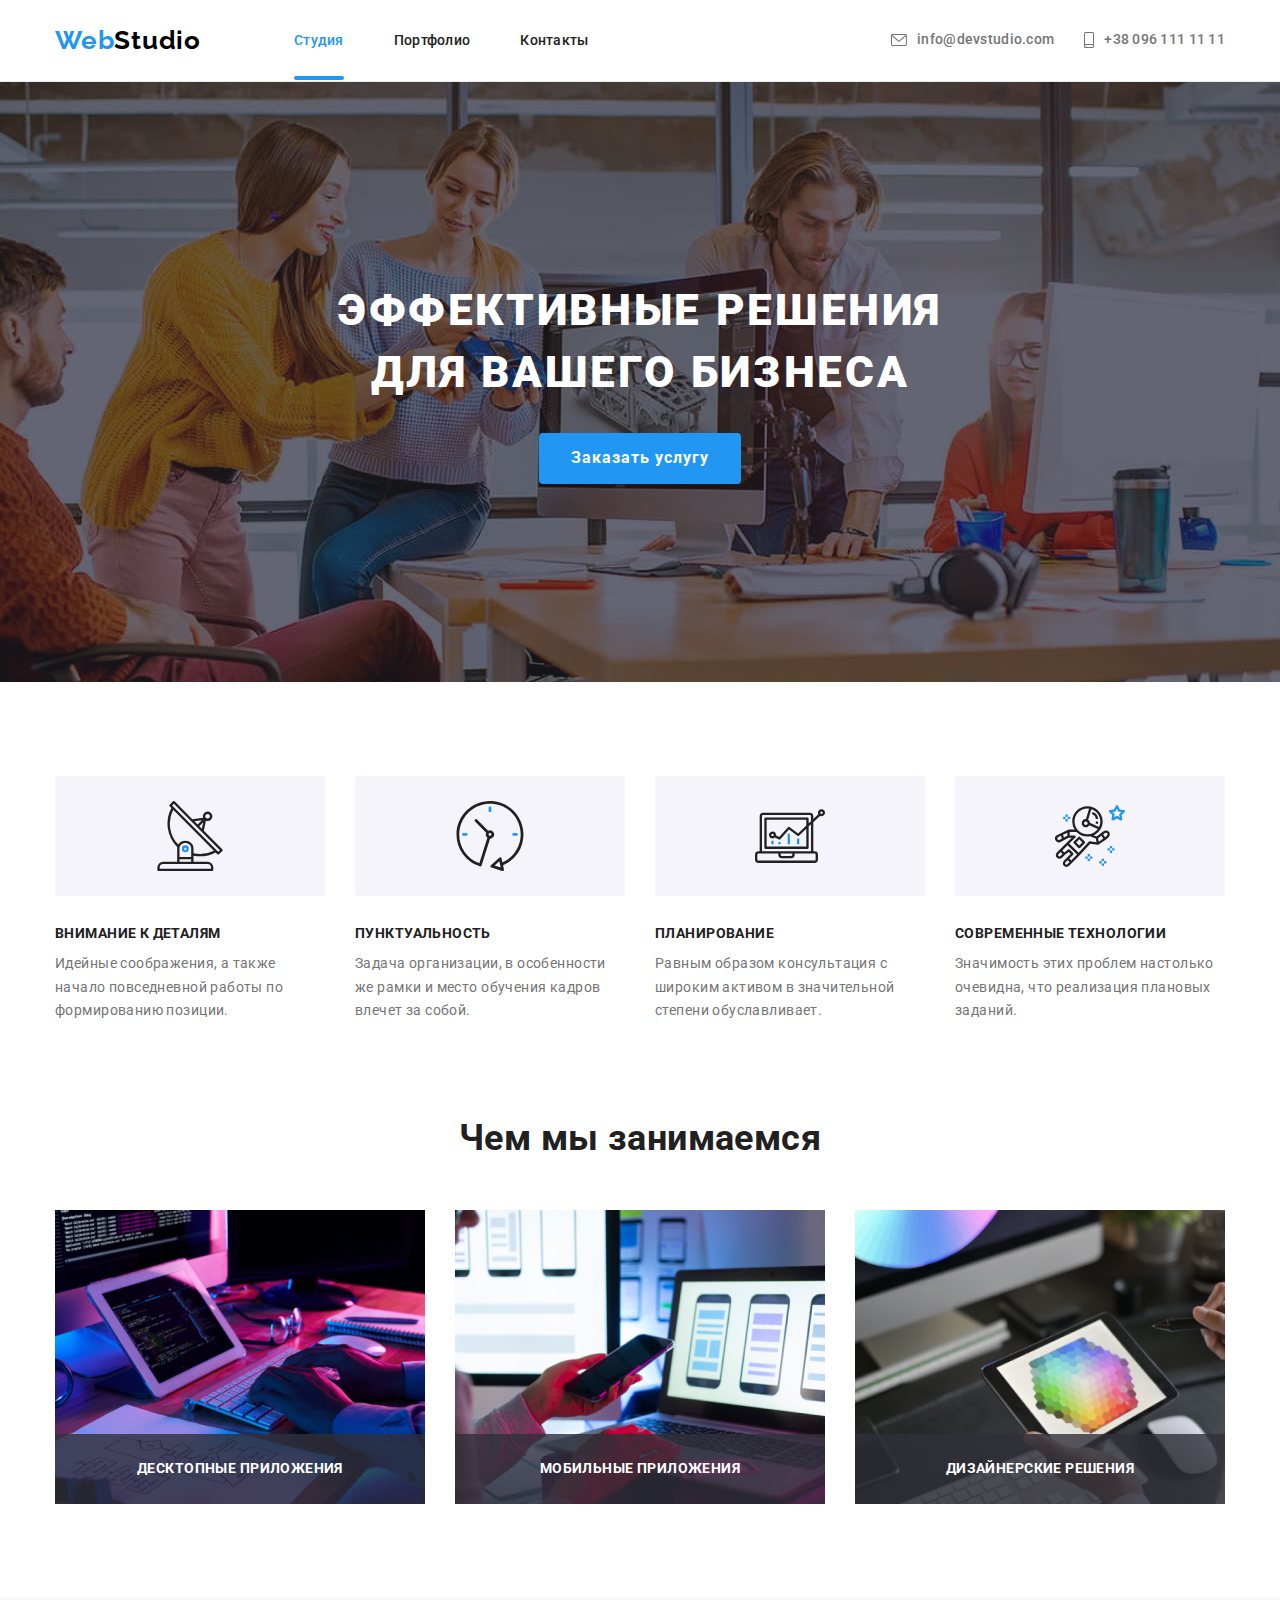
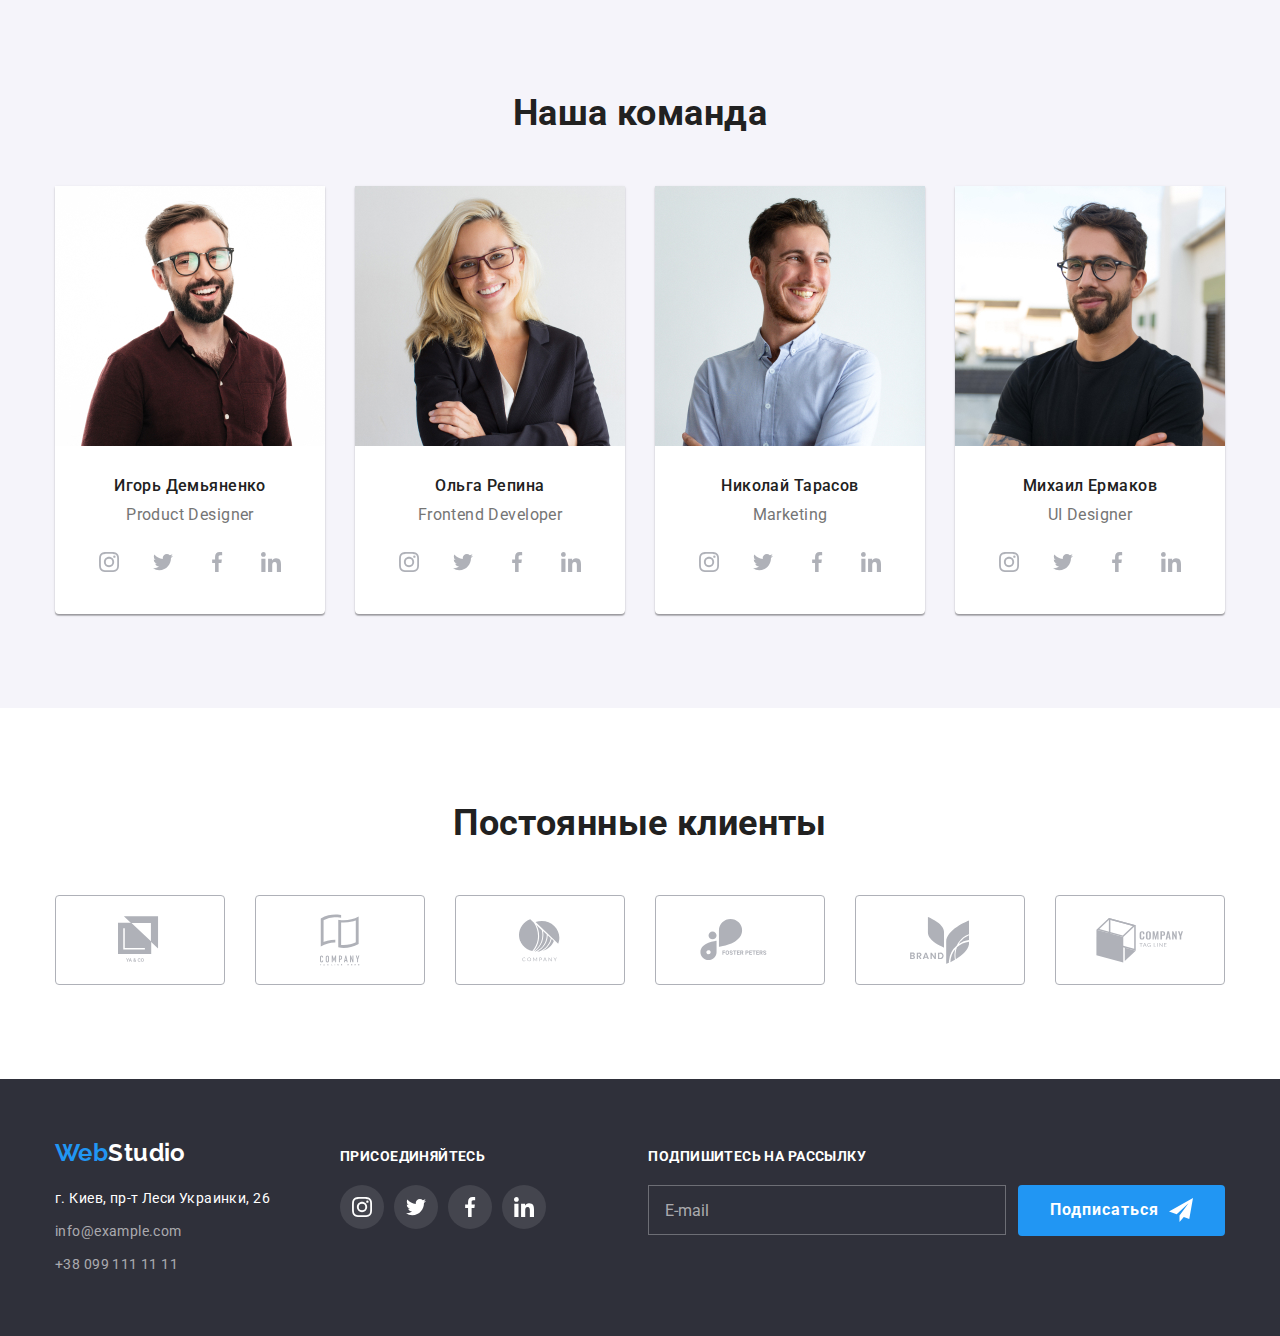
==== commit b77bb570: "header" ====
--- a/index.html
+++ b/index.html
@@ -14,51 +14,84 @@
 
   <body>
     <header class="header">
-      <div class="container">
-        <nav class="main-nav">
-          <a class="logo link" href="index.html"
-            >Web<span class="logo--black">Studio</span></a
-          >
-            <button type="button" class="menu-button" data-menu-button>
-              <svg width="40" height="40">
-                <use class="icon-close" href="./images/sprite.svg#icon-close"></use>
-                <use class="icon-menu" href="./images/sprite.svg#icon-menu"></use>
-              </svg>
-              </button>
-              <div class="menu" data-menu>
-         
-          <ul class="site-nav list">
-            <li class="item">
-              <a class="current link" href="index.html">Студия</a>
-            </li>
-            <li class="item">
-              <a class="link" href="portfolio.html">Портфолио</a>
-            </li>
-            <li class="item"><a class="link" href="">Контакты</a></li>
-          </ul>
-         
-        
-          
-        <ul class=" list contacts">
-          <li class="item">
-            <a class="link" href="mailto:info@devstudio.com">
-              <svg class="contacts__icon" width="16" height="12">
-                <use href="./images/sprite.svg#icon-envelope"></use></svg
-              >info@devstudio.com</a
-            >
-          </li>
-          <li class="item">
-            <a class=" link" href="tel:+380961111111">
-              <svg class="contacts__icon" width="10" height="16">
-                <use href="./images/sprite.svg#icon-smartphone"></use></svg
-              >+38 096 111 11 11</a
-            >
-          </li>
-        </ul>
-        </div>
-        </nav>
+      <div class="container header__container">
+          <nav class="header__navigation">
+              <a href lang="en" class="header__logo link" >Web<span class="header__logo-color">Studio</span></a>
+              <ul class="header-list list">
+                  <li class="header__item"><a href="" class="header__link link current active " >Студия</a></li>
+                  <li class="header__item"><a href="./portfolio.html" class="header__link link " >Портфолио</a></li>
+                  <li class="header__item"><a href="" class="header__link link" >Контакты</a></li>
+              </ul>
+          </nav>
+              <ul class="header-info-list list">
+                  <li class="header-info__item">
+                      <a class="header__info contact-mail link" href="" >
+                          <svg class="header__envelope" width="16" height="12">
+                              <use href="./images/sprite.svg#icon-envelope" ></use>
+                          </svg>
+                           info@devstudio.com  </a>
+                  </li>
+                  <li class="header-info__item">
+                      <a class="header__info contact-tel link" href="tel:+380961111111">
+                          <svg class="header__smartphone" width="10" height="16"  >
+                              <use href="./images/sprite.svg#icon-smartphone" ></use>
+                          </svg>
+                           +38 096 111 11 11 </a>
+                  </li>
+              </ul>
+       <button class="open-menu-btn">
+         <svg class="g" width="40" height="40">
+           <use href="./images/sprite.svg#icon-menu"></use>
+         </svg>
+       </button>
       </div>
-    </header>
+      <div class="mob-menu is-hidden">
+          <div class="menu-container">
+          <button class="close-menu-btn">
+            <svg width="40" height="40">
+              <use href="./images/sprite.svg#icon-close"></use>
+            </svg>
+          </button>
+       
+          <div>
+              <ul class="header-menu-list list">
+                  <li class="header__menu-item"><a href="" class="header__menu-link link  current " >Студия</a></li>
+                  <li class="header__menu-item"><a href="./portfolio.html" class="header__menu-link link " >Портфолио</a></li>
+                  <li class="header__menu-item"><a href="" class="header__menu-link link" >Контакты</a></li>
+              </ul>
+          </div>
+          <div class="nav-mobile-container">
+              <ul class="header-info-menu-list list">
+                  <li class="header-info__menu-item">
+                      <a class="header__menu-info contact-menu-tel link" href="tel:+380961111111">
+                        
+                           +38 096 111 11 11 </a>
+                  </li>
+                  <li class="header-info__menu-item">
+                    <a class="header__menu-info-mail contact-menu-mail link" href="" >
+                      
+                         info@devstudio.com  </a>
+                </li>
+              </ul>
+              <ul class="mobile-menu-social list">
+                <li class="mobile-menu-social__item">
+                  <a href="" class="mobile-menu-social__link link">Instagram</a>
+                </li>
+                <li class="mobile-menu-social__item">
+                  <a href="" class="mobile-menu-social__link link">Twitter</a>
+                </li>
+                <li class="mobile-menu-social__item">
+                  <a href="" class="mobile-menu-social__link link">Facebook</a>
+                </li>
+                <li class="mobile-menu-social__item">
+                  <a href="" class="mobile-menu-social__link link">LinkedIn</a>
+                </li>
+              </ul>
+          </div>
+         </div>
+      </div>
+      
+  </header>
     <main class="main-content">
       <section class="hero">
         <div class="container">
@@ -67,7 +100,7 @@
         </div>
       </section>
 
-      <section class="features section">
+      <section class="features ">
         <div class="container">
           <h2 class="hidden">Особенности</h2>
           <ul class="list features__list">
--- a/css/main.min.css
+++ b/css/main.min.css
@@ -1,4 +1,2 @@
-/*! modern-normalize v0.7.0 | MIT License | https://github.com/sindresorhus/modern-normalize */*,::after,::before{box-sizing:border-box}:root{-moz-tab-size:4;tab-size:4}html{line-height:1.15;-webkit-text-size-adjust:100%}body{margin:0}body{font-family:system-ui, -apple-system, 'Segoe UI', Roboto, Helvetica, Arial,- sans-serif, 'Apple Color Emoji', 'Segoe UI Emoji'}hr{height:0}abbr[title]{text-decoration:underline dotted}b,strong{font-weight:bolder}code,kbd,pre,samp{font-family:ui-monospace, SFMono-Regular, Consolas, 'Liberation Mono', Menlo,- monospace;font-size:1em}small{font-size:80%}sub,sup{font-size:75%;line-height:0;position:relative;vertical-align:baseline}sub{bottom:-0.25em}sup{top:-0.5em}button,input,optgroup,select,textarea{font-family:inherit;font-size:100%;line-height:1.15;margin:0}button,select{text-transform:none}[type='button'],[type='reset'],[type='submit'],button{-webkit-appearance:button}[type='button']::-moz-focus-inner,[type='reset']::-moz-focus-inner,[type='submit']::-moz-focus-inner,button::-moz-focus-inner{border-style:none;padding:0}[type='button']:-moz-focusring,[type='reset']:-moz-focusring,[type='submit']:-moz-focusring,button:-moz-focusring{outline:1px dotted ButtonText}legend{padding:0}progress{vertical-align:baseline}[type='number']::-webkit-inner-spin-button,[type='number']::-webkit-outer-spin-button{height:auto}[type='search']{-webkit-appearance:textfield;outline-offset:-2px}[type='search']::-webkit-search-decoration{-webkit-appearance:none}::-webkit-file-upload-button{-webkit-appearance:button;font:inherit}summary{display:list-item}body{color:#212121;font-family:Roboto;letter-spacing:0.03em;font-size:14px;font-style:normal;font-weight:400}img{display:block;width:100%;height:auto}.main-content{background-color:var(--white)}.link{text-decoration:none}.list{padding:0;margin:0;list-style:none}@media screen and (min-width: 1200px){.list{display:flex;flex-wrap:wrap}}.list--colum{flex-direction:column}.hidden{position:absolute;width:1px;height:1px;margin:-1px;border:0;padding:0;clip:rect(0 0 0 0);overflow:hidden}.container{width:100%;margin-left:auto;margin-right:auto;padding-right:15px;padding-left:15px}@media screen and (min-width: 480px){.container{width:480px}}@media screen and (min-width: 768px){.container{width:768px}}@media screen and (min-width: 1200px){.container{width:1200px}}.section{padding-top:60px;padding-bottom:60px}@media screen and (min-width: 1200px){.section{padding-top:94px;padding-bottom:94px}}.header{position:relative;background-color:#fff;border-bottom:1px solid #ECECEC}.menu{background-color:#fff;text-align:center}@media screen and (max-width: 767px){.menu{font-size:18px}}.menu.is-open{display:block}@media screen and (max-width: 767px){.menu{display:none;position:absolute;width:100%;top:100%;left:0;z-index:3;box-shadow:0px 4px 8px rgba(0,0,0,0.04),0px 2px 4px rgba(0,0,0,0.08),0px 1px 3px rgba(0,0,0,0.16)}}@media screen and (min-width: 768px){.menu{display:flex;margin-left:88px}}@media screen and (min-width: 1200px){.menu{margin-left:95px}}.main-nav{align-items:center;display:flex}@media screen and (max-width: 767px){.main-nav{padding-top:16px;padding-bottom:16px}}@media screen and (max-width: 767px){.site-nav{margin-top:60px;margin-bottom:60px}}@media screen and (min-width: 768px){.site-nav{display:flex}}.site-nav.is-open .site-nav{display:block}.site-nav .link{display:inline-block;padding-top:8px;padding-bottom:8px;position:relative;color:#212121;font-weight:500;line-height:1.14;letter-spacing:0.02em;transition:color 250ms cubic-bezier(0.4, 0, 0.2, 1)}@media screen and (min-width: 768px){.site-nav .link{padding-top:32px;padding-bottom:32px}}.site-nav .link:hover,.site-nav .link:focus{color:#2196f3}@media screen and (max-width: 767px){.site-nav .item:not(:last-child){margin-bottom:32px}}@media screen and (min-width: 768px){.site-nav .item{margin-right:50px}.site-nav .item:last-child{margin-right:82px}}@media screen and (min-width: 1200px){.site-nav .item:last-child{margin-right:305px}}.link.current{color:#2196f3}.current::after{display:inline-block;position:absolute;bottom:0;left:0;content:'';width:100%;height:4px;background-color:#2196f3;border-radius:2px}.logo{display:block;font-family:Raleway;font-style:normal;color:#2196f3;font-weight:700;font-size:24px;line-height:1.16}.logo--black{color:#000}.logo--white{color:#fff}.hero{display:flex;flex-direction:column;justify-content:center;align-items:center;max-width:1600px;height:400px;margin-left:auto;margin-right:auto;background-color:#2f303a;color:#fff;text-align:center;background-image:linear-gradient(to right, rgba(47,48,58,0.4), rgba(47,48,58,0.4)),url(../images/overlay-480.jpg);background-position:center;background-repeat:no-repeat;background-size:cover}@media screen and (min-width: 768px){.hero{background-image:linear-gradient(to right, rgba(47,48,58,0.4), rgba(47,48,58,0.4)),url(../images/overlay-768.jpg)}}@media screen and (min-width: 1200px){.hero{height:600px;background-image:linear-gradient(to right, rgba(47,48,58,0.4), rgba(47,48,58,0.4)),url(../images/overlay.jpg)}}.hero__title{margin-top:0;margin-bottom:30px;margin-left:auto;margin-right:auto;max-width:360px;font-weight:900;font-size:26px;line-height:1.6;letter-spacing:0.06em;text-transform:uppercase}@media screen and (min-width: 1200px){.hero__title{font-size:44px;line-height:1.4;max-width:700px}}.button{display:inline-block;border-radius:4px;padding:10px 32px;min-width:200px;color:#fff;background-color:#2196f3;font-weight:700;font-size:16px;line-height:1.9;letter-spacing:0.06em;cursor:pointer;border:none}.button--white{padding:6px 22px;font-weight:500;font-size:16px;line-height:1.6;text-align:center;background-color:#f5f4fa;border:0;border-radius:4px;cursor:pointer;transition:color 250ms cubic-bezier(0.4, 0, 0.2, 1),background-color 250ms cubic-bezier(0.4, 0, 0.2, 1),box-shadow 250ms cubic-bezier(0.4, 0, 0.2, 1)}.button--white:hover,.button--white:focus{color:#fff;background-color:#2196f3;box-shadow:0px 3px 1px rgba(0,0,0,0.1),0px 1px 2px rgba(0,0,0,0.08),0px 2px 2px rgba(0,0,0,0.12)}.buttons{display:flex;flex-wrap:wrap;margin-bottom:50px}@media screen and (min-width: 768px){.buttons{justify-content:center}}.buttons__item{margin-right:8px}.buttons__item:last-child{margin-right:0}.buttons__item:nth-child(-n+3){margin-bottom:15px}@media screen and (min-width: 768px){.buttons__item{margin-bottom:0}}.menu-button{display:inline-flex;margin:0;padding:0;border:none;background-color:transparent;margin-left:auto;cursor:pointer}@media screen and (min-width: 768px){.menu-button{display:none}}.menu-button .icon-close{display:none}.menu-button.is-open .icon-close{display:block}.menu-button.is-open .icon-menu{display:none}.features__subtitle{font-weight:700;line-height:1.14;text-transform:uppercase;margin-bottom:10px;margin-top:0;text-align:center}@media screen and (min-width: 768px){.features__subtitle{text-align:left}}.features__paragraph{line-height:1.7;color:#757575;margin-top:0;margin-bottom:0}.features__item{margin-bottom:30px;width:100%}.features__item:last-child{margin-bottom:0}@media screen and (min-width: 768px){.features__item{width:calc((100% - 30px) / 2);margin-right:30px}.features__item:nth-child(2n){margin-right:0}.features__item:nth-last-child(-n+2){margin-bottom:0}}@media screen and (min-width: 1200px){.features__item{width:calc((100% - 90px) / 4)}.features__item:not(:last-child){margin-right:30px;margin-bottom:0}}.features__list{display:flex;flex-wrap:wrap}.features__frame{display:flex;justify-content:center;align-items:center;background-color:#f5f4fa;border-radius:4px;height:120px;margin-bottom:30px}.title{margin-bottom:30px;margin-top:0;font-weight:700;font-size:28px;line-height:1.2;text-align:center}@media screen and (min-width: 1200px){.title{margin-bottom:50px;font-size:36px}}.activity{display:none}@media screen and (min-width: 1200px){.activity{display:block}}.activity__item{width:calc((100% - 60px) / 3);margin-right:30px;position:relative}.activity__item:nth-child(3n){margin-right:0}.activity__block{position:absolute;bottom:0;width:100%;height:70px;display:flex;justify-content:center;align-items:center;background-color:rgba(47,48,58,0.8)}.activity__title{margin:0;color:#fff;font-weight:700;font-size:14px;line-height:1.14;text-transform:uppercase}.team{background-color:#f5f4fa;text-align:center}.team__box{background-color:#fff;margin-bottom:30px;box-shadow:0px 1px 3px rgba(0,0,0,0.12),0px 1px 1px rgba(0,0,0,0.14),0px 2px 1px rgba(0,0,0,0.2);border-radius:0px 0px 4px 4px}@media screen and (max-width: 767px){.team__box:last-child{margin-bottom:0}}@media screen and (min-width: 768px){.team__box:nth-last-child(-n+2){margin-bottom:0}}@media screen and (min-width: 1200px){.team__box{margin-bottom:0}}@media screen and (min-width: 768px) and (max-width: 1199px){.team__box{width:calc((100% - 30px) / 2);margin-right:30px}.team__box:nth-child(2n){margin-right:0}}@media screen and (min-width: 1200px){.team__box{margin-right:30px;width:calc((100% - 90px) / 4)}.team__box:nth-child(4n){margin-right:0}}.team__subtitle{font-weight:500;font-size:16px;line-height:1.2;margin-top:0;margin-bottom:10px}.team__paragraph{font-size:16px;line-height:1.2;color:#757575;margin-top:0;margin-bottom:16px}.box-footer{padding-top:30px;padding-bottom:30px}@media screen and (min-width: 768px){.team__list{display:flex;flex-wrap:wrap}}.link-icon{display:flex;justify-content:center;align-items:center;border-radius:50%;width:44px;height:44px;fill:#afb1b8;transition:background-color 250ms cubic-bezier(0.4, 0, 0.2, 1),fill 250ms cubic-bezier(0.4, 0, 0.2, 1)}.link-icon:hover,.link-icon:focus{background-color:#2196f3;fill:#fff}.icon__list{display:flex;justify-content:center}.icon__item{margin-right:10px}.icon__item:last-child{margin-right:0}.clients__item{margin-right:30px;margin-bottom:30px;width:calc((100% - 30px) / 2)}@media screen and (min-width: 480px){.clients__item:nth-last-child(-n+2){margin-bottom:0}}@media screen and (min-width: 768px){.clients__item:nth-last-child(-n+3){margin-bottom:0}}.clients__item .clients__link:hover,.clients__item .clients__link:focus{fill:#2196f3;border-color:#2196f3}@media screen and (max-width: 767px){.clients__item:nth-child(2n){margin-right:0}}@media screen and (min-width: 768px){.clients__item{width:calc((100% - 60px) / 3)}}@media screen and (min-width: 768px) and (max-width: 1199px){.clients__item:nth-child(3n){margin-right:0}}@media screen and (min-width: 1200px){.clients__item{width:calc((100% - 30px * 5) / 6);margin-bottom:0}.clients__item:nth-child(6n){margin-right:0}}.clients__link{display:flex;align-items:center;justify-content:center;height:90px;border-radius:4px;border:1px solid #afb1b8;fill:#afb1b8;padding:0;margin:0;transition:border-color 250ms cubic-bezier(0.4, 0, 0.2, 1),fill 250ms cubic-bezier(0.4, 0, 0.2, 1)}.clients .list{display:flex;flex-wrap:wrap}.page-footer{padding-top:60px;padding-bottom:60px;background-color:#2f303a}@media screen and (min-width: 768px){.foot{margin-bottom:60px;justify-content:space-around;display:flex;align-items:baseline}}.footer{text-align:center;align-items:baseline;justify-content:space-between}@media screen and (min-width: 1200px){.footer{display:flex;text-align:left}}.footer__subtitle{line-height:1.14;text-transform:uppercase;color:#fff}.link-icon--gray{border-radius:50%;width:44px;height:44px;fill:#fff;background-color:rgba(255,255,255,0.1)}.join{margin-bottom:60px;margin-top:60px}@media screen and (min-width: 768px){.join{margin-top:0}}@media screen and (min-width: 1200px){.join{margin-left:70px;margin-bottom:0}}.join .list{margin-top:20px}.foot{justify-content:space-around}@media screen and (min-width: 1200px){.foot{margin-bottom:0}}@media screen and (max-width: 767px){.contacts{padding-bottom:60px}}@media screen and (min-width: 768px) and (max-width: 1199px){.contacts{padding-top:21px}}@media screen and (min-width: 1200px){.contacts{margin-left:auto}}.contacts .link{color:#757575;display:flex;align-items:center;font-weight:500;line-height:1.14;letter-spacing:0.02em;transition:color 250ms cubic-bezier(0.4, 0, 0.2, 1)}@media screen and (max-width: 767px){.contacts .link{justify-content:center}}.contacts .link:hover,.contacts .link:focus{fill:#2196f3}@media screen and (min-width: 1200px){.contacts .link{padding-top:32px;padding-bottom:32px}}.contacts .link:hover,.contacts .link:focus{color:#2196f3}.contacts .item:not(:last-child){margin-bottom:16px}@media screen and (min-width: 768px){.contacts .item:not(:last-child){margin-bottom:10px}}@media screen and (min-width: 1200px){.contacts .item:not(:last-child){margin-bottom:0;margin-right:30px}}.contacts__icon{margin-right:8px;fill:currentColor}@media screen and (min-width: 1200px){.contacts__icon{margin-right:10px}}.footer-contacts{color:rgba(255,255,255,0.6)}.footer-contacts:hover,.footer-contacts:focus{color:#2196f3}.contact__item{margin-bottom:9px}.contact__item:last-child{margin-bottom:0}.street{margin-top:0;margin-bottom:9px}.location{color:#fff;line-height:1.7;font-style:normal;margin-top:20px}.follow__input{font-size:16px;color:#fff;width:100%;height:50px;padding-left:16px;background-color:transparent;border:1px solid rgba(255,255,255,0.3)}.follow__input::placeholder{font-size:16px;line-height:1.25;color:rgba(255,255,255,0.6)}.follow__input:focus{border-color:#fff}@media screen and (min-width: 768px){.follow__input{width:450px}}@media screen and (min-width: 1200px){.follow__input{width:358px}}.follow__form{margin-top:20px}@media screen and (min-width: 1200px){.follow__form{display:flex}}.follow__form .button{margin-top:20px;display:flex;align-items:center;margin-left:auto;margin-right:auto}@media screen and (min-width: 1200px){.follow__form .button{margin-left:12px;margin-top:0}}.icon-send{margin-left:10px}.backdrop{position:fixed;top:0;left:0;width:100%;height:100%;padding:90px 15px;background-color:rgba(0,0,0,0.7);opacity:1;transition:opacity 250ms cubic-bezier(0.4, 0, 0.2, 1);overflow-y:scroll}.is-hidden{opacity:0;pointer-events:none}.backdrop.is-hidden .modal{transform:translate(-50%, -50%) scale(0.7)}.modal{background-color:#fff;transition:transform 250ms cubic-bezier(0.4, 0, 0.2, 1)}@media screen and (min-width: 768px){.modal{position:absolute;top:50%;left:50%;width:450px;height:609px;transform:translate(-50%, -50%) scale(1)}}@media screen and (min-width: 1200px){.modal{width:528px;height:581px}}.modal__button{position:absolute;top:101px;right:23px;width:30px;height:30px;border:1px solid rgba(0,0,0,0.1);background-color:#fff;border-radius:50%;cursor:pointer;transition:color 250ms cubic-bezier(0.4, 0, 0.2, 1)}@media screen and (min-width: 768px){.modal__button{top:8px;right:8px}}.modal__button:hover,.modal__button:focus{color:#2196f3}.form__title{color:#212121;font-weight:700;font-size:20px;line-height:1.5;text-align:center;margin-top:0;margin-bottom:12px}@media screen and (min-width: 1200px){.form__title{line-height:1.15}}.form{padding:40px;margin-right:auto;margin-left:auto;text-align:center}.form-field{position:relative;display:flex;flex-direction:column;margin-bottom:10px;text-align:left}.form-field .input-icon{position:absolute;width:18px;height:18px;left:12px;bottom:11px;transition:fill 250ms cubic-bezier(0.4, 0, 0.2, 1)}.form-input{margin:0;padding:10px;border:1px solid rgba(33,33,33,0.2);border-radius:4px;padding-left:42px;transition:border-color 250ms cubic-bezier(0.4, 0, 0.2, 1)}.form-input:focus{border-color:#2196f3;outline:none}.form-input:focus+.input-icon{fill:#2196f3}.form-label{color:#757575;font-size:12px;line-height:1.16;letter-spacing:0.01em;margin-bottom:4px}.checkbox-label{font-size:12px;line-height:1.17;letter-spacing:0.03em}@media screen and (min-width: 1200px){.checkbox-label{font-size:14px;line-height:1.7}}.comment{resize:none;height:120px;padding-left:16px;margin-bottom:10px}.comment::placeholder{line-height:16px;letter-spacing:0.01em;color:rgba(117,117,117,0.5)}.form-checkbox{margin-bottom:30px;display:flex;align-items:center;justify-content:center;cursor:pointer}.checkbox:checked+.checkbox-icon{background-color:#2196f3;border-color:#2196f3;background-image:url(../images/icon-check.svg);background-origin:border-box;background-size:contain}.form-checkbox .link{display:inline-block;color:#2196f3;border-bottom:1px solid #2196f3;line-height:0.85}.checkbox-icon{display:inline-block;min-width:16px;height:15px;border:2px solid #212121;margin-right:9px;border-radius:2px;transition:background-color 250ms cubic-bezier(0.4, 0, 0.2, 1),border 250ms cubic-bezier(0.4, 0, 0.2, 1)}@media screen and (min-width: 768px){.projects .list{display:flex;flex-wrap:wrap}}.projects__title{font-weight:700;font-size:18px;line-height:2;color:#212121;letter-spacing:0.06em;margin-top:0;margin-bottom:4px}.projects__paragraph{font-size:16px;line-height:1.9;color:#757575;margin-bottom:0;margin-top:0}.projects__item{margin-bottom:30px;border-radius:5px;transition:box-shadow 250ms cubic-bezier(0.4, 0, 0.2, 1)}.projects__item:last-child{margin-bottom:0}.projects__item:hover,.projects__item:focus{box-shadow:0px 1px 3px rgba(0,0,0,0.12),0px 1px 1px rgba(0,0,0,0.14),0px 2px 1px rgba(0,0,0,0.2)}.projects__item:hover .overlay,.projects__item:focus .overlay{transform:translateY(0)}@media screen and (min-width: 768px) and (max-width: 1199px){.projects__item{width:calc((100% - 30px) / 2);margin-right:30px}.projects__item:nth-child(2n){margin-right:0}}@media screen and (min-width: 1200px){.projects__item{width:calc((100% - 60px) / 3);margin-right:30px}.projects__item:nth-child(3n){margin-right:0}.projects__item:nth-last-child(-n+3){margin-bottom:0}}.projects__box{position:relative;overflow:hidden}.box__caption{padding-top:20px;padding-left:24px;padding-bottom:20px;border:1px solid #eeeeee;background-color:#fff;box-sizing:border-box;border-top:none;border-bottom-left-radius:5px;border-bottom-right-radius:5px}.overlay{position:absolute;top:0;display:flex;align-items:center;width:100%;height:100%;background-color:rgba(33,150,243,0.9);padding:0 24px;transform:translateY(100%);transition:transform 250ms cubic-bezier(0.4, 0, 0.2, 1)}.overley__text{margin:0;font-size:18px;line-height:1.56;color:#fff}
+/*! modern-normalize v0.7.0 | MIT License | https://github.com/sindresorhus/modern-normalize */*,::after,::before{box-sizing:border-box}:root{-moz-tab-size:4;tab-size:4}html{line-height:1.15;-webkit-text-size-adjust:100%}body{margin:0}body{font-family:system-ui, -apple-system, 'Segoe UI', Roboto, Helvetica, Arial, sans-serif, 'Apple Color Emoji', 'Segoe UI Emoji'}hr{height:0}abbr[title]{text-decoration:underline dotted}b,strong{font-weight:bolder}code,kbd,pre,samp{font-family:ui-monospace, SFMono-Regular, Consolas, 'Liberation Mono', Menlo, monospace;font-size:1em}small{font-size:80%}sub,sup{font-size:75%;line-height:0;position:relative;vertical-align:baseline}sub{bottom:-0.25em}sup{top:-0.5em}button,input,optgroup,select,textarea{font-family:inherit;font-size:100%;line-height:1.15;margin:0}button,select{text-transform:none}[type='button'],[type='reset'],[type='submit'],button{-webkit-appearance:button}[type='button']::-moz-focus-inner,[type='reset']::-moz-focus-inner,[type='submit']::-moz-focus-inner,button::-moz-focus-inner{border-style:none;padding:0}[type='button']:-moz-focusring,[type='reset']:-moz-focusring,[type='submit']:-moz-focusring,button:-moz-focusring{outline:1px dotted ButtonText}legend{padding:0}progress{vertical-align:baseline}[type='number']::-webkit-inner-spin-button,[type='number']::-webkit-outer-spin-button{height:auto}[type='search']{-webkit-appearance:textfield;outline-offset:-2px}[type='search']::-webkit-search-decoration{-webkit-appearance:none}::-webkit-file-upload-button{-webkit-appearance:button;font:inherit}summary{display:list-item}:root{--main-title-color: #212121;--main-text-color: #757575;--header-text-color: #212121;--second-header-color: #757575;--first-button-color: #ffffff;--accent-color: #2196f3}body{color:#212121;font-family:Roboto;letter-spacing:0.03em;font-size:14px;font-style:normal;font-weight:400}img{display:block;width:100%;height:auto}.main-content{background-color:var(--white)}.link{text-decoration:none}.list{padding:0;margin:0;list-style:none}@media screen and (min-width: 1200px){.list{display:flex;flex-wrap:wrap}}.list--colum{flex-direction:column}.hidden{position:absolute;width:1px;height:1px;margin:-1px;border:0;padding:0;clip:rect(0 0 0 0);overflow:hidden}.container{width:100%;margin-left:auto;margin-right:auto;padding-right:15px;padding-left:15px}@media screen and (min-width: 480px){.container{width:480px}}@media screen and (min-width: 768px){.container{width:768px}}@media screen and (min-width: 1200px){.container{width:1200px}}.section{padding-top:60px;padding-bottom:60px}@media screen and (min-width: 1200px){.section{padding-top:94px;padding-bottom:94px}}.header{border-bottom:1px solid #ececec}.header__logo{font-family:Raleway;font-style:normal;font-weight:700;font-size:26px;line-height:1.19;letter-spacing:0.03em;margin-right:93px;padding-top:25px;padding-bottom:25px;color:var(--accent-color)}@media screen and (max-width: 768px){.header__logo{padding-top:16px;padding-bottom:16px}}.header__logo:focus .header__logo-color{color:var(--accent-color)}.header__logo-color{color:#000000}.header__logo-color:hover,.header__logo-color:focus{color:var(--accent-color)}.header__item{margin-right:50px}.header-list{display:flex}@media screen and (max-width: 768px){.header-list{display:none}}.header__navigation{display:flex;align-items:center}.header__container{display:flex}@media screen and (min-width: 1200px){.header-info-list{display:flex;align-items:center;margin-left:auto}}@media screen and (max-width: 768px){.header-info-list{display:none}}.header__link{font-weight:500;font-size:14px;line-height:1.14;letter-spacing:0.02em;padding-top:32px;padding-bottom:32px;color:var(--header-text-color);position:relative;transition:color 250ms cubic-bezier(0.4, 0, 0.2, 1)}.header__link:focus,.header__link:hover{color:var(--accent-color)}.active::after{content:"";width:100%;height:4px;background-color:var(--accent-color);position:absolute;left:0;bottom:0;border-radius:2px}.header__info{font-weight:500;font-size:14px;line-height:1.14;letter-spacing:0.02em;display:flex;align-items:center;color:var(--second-header-color);transition:color 250ms cubic-bezier(0.4, 0, 0.2, 1)}@media screen and (min-width: 1200px){.header__info{padding-top:32px;padding-bottom:32px}}.header__info:focus,.header__info:hover{color:var(--accent-color)}.header-info__item{margin-right:30px}.header-info__item:last-child{margin-right:0}.header__envelope{margin-right:10px;fill:currentColor}.header__smartphone{margin-right:10px;fill:currentColor}.current{color:var(--accent-color)}@media screen and (min-width: 768px) and (max-width: 1199px){.contact-tel{padding-bottom:21px}}@media screen and (min-width: 768px) and (max-width: 1199px){.contact-mail{padding-top:21px;margin-bottom:10px}}.open-menu-btn{display:flex;align-items:center;justify-content:center;border:none;background-color:transparent;margin-left:auto}.open-menu-btn:hover,.open-menu-btn:focus{fill:var(--accent-color)}@media screen and (min-width: 768px){.open-menu-btn{display:none}}.g:hover,.g:focus:focus{fill:var(--accent-color);cursor:pointer}.mob-menu{position:fixed;background-color:#ffffff;width:100vw;height:100vh;top:0;z-index:5;padding-top:48px;padding-bottom:48px;padding-left:40px;padding-right:40px;overflow-y:scroll;transition:transform 250ms cubic-bezier(0.4, 0, 0.2, 1),opacity 250ms cubic-bezier(0.4, 0, 0.2, 1)}.close-menu-btn{display:block;margin-left:auto;margin-bottom:8px;position:absolute;top:10px;right:15px;display:flex;align-items:center;justify-content:center;border:none;background-color:transparent}.close-menu-btn:hover,.close-menu-btn:focus{fill:var(--accent-color)}.header__menu-item:not(:last-child){margin-bottom:35px}.header__menu-link{font-family:Roboto;font-style:normal;font-weight:500;font-size:40px;line-height:47px;letter-spacing:0.02em;color:var(--header-text-color)}.menu-container{display:flex;flex-direction:column;height:100%}.nav-mobile-container{margin-top:auto}.header__menu-link.current{color:var(--accent-color)}.header-info-menu-list{margin-bottom:64px}.header-info__menu-item:not(:last-child){margin-bottom:32px}.header__menu-info{font-family:Roboto;font-style:normal;font-weight:500;font-size:34px;line-height:40px;letter-spacing:0.02em;color:#757575}.header__menu-info:hover,.header__menu-info:focus{color:var(--accent-color)}.mobile-menu-social{display:flex}.mobile-menu-social__item:not(:last-child){border-right:1px solid rgba(33,33,33,0.2)}.mobile-menu-social__item:not(:first-child){margin-left:10px}.mobile-menu-social__link{font-weight:500;font-size:18px;line-height:22px;letter-spacing:0.02em;color:#2196F3;margin-right:10px}.header__menu-info-mail{font-weight:500;font-size:24px;line-height:28px;letter-spacing:0.02em;color:#757575}.logo{display:block;font-family:Raleway;font-style:normal;color:#2196f3;font-weight:700;font-size:24px;line-height:1.16}.logo--black{color:#000}.logo--white{color:#fff}.hero{display:flex;flex-direction:column;justify-content:center;align-items:center;max-width:1600px;height:400px;margin-left:auto;margin-right:auto;background-color:#2f303a;color:#fff;text-align:center;background-image:linear-gradient(to right, rgba(47,48,58,0.4), rgba(47,48,58,0.4)),url(../images/overlay-480.jpg);background-position:center;background-repeat:no-repeat;background-size:cover}@media screen and (min-width: 768px){.hero{background-image:linear-gradient(to right, rgba(47,48,58,0.4), rgba(47,48,58,0.4)),url(../images/overlay-768.jpg)}}@media screen and (min-width: 1200px){.hero{height:600px;background-image:linear-gradient(to right, rgba(47,48,58,0.4), rgba(47,48,58,0.4)),url(../images/overlay.jpg)}}.hero__title{margin-top:0;margin-bottom:30px;margin-left:auto;margin-right:auto;max-width:360px;font-weight:900;font-size:26px;line-height:1.6;letter-spacing:0.06em;text-transform:uppercase}@media screen and (min-width: 1200px){.hero__title{font-size:44px;line-height:1.4;max-width:700px}}.button{display:inline-block;border-radius:4px;padding:10px 32px;min-width:200px;color:#fff;background-color:#2196f3;font-weight:700;font-size:16px;line-height:1.9;letter-spacing:0.06em;cursor:pointer;border:none}.button--white{padding:6px 22px;font-weight:500;font-size:16px;line-height:1.6;text-align:center;background-color:#f5f4fa;border:0;border-radius:4px;cursor:pointer;transition:color 250ms cubic-bezier(0.4, 0, 0.2, 1),background-color 250ms cubic-bezier(0.4, 0, 0.2, 1),box-shadow 250ms cubic-bezier(0.4, 0, 0.2, 1)}.button--white:hover,.button--white:focus{color:#fff;background-color:#2196f3;box-shadow:0px 3px 1px rgba(0,0,0,0.1),0px 1px 2px rgba(0,0,0,0.08),0px 2px 2px rgba(0,0,0,0.12)}.buttons{display:flex;flex-wrap:wrap;margin-bottom:50px}@media screen and (min-width: 768px){.buttons{justify-content:center}}.buttons__item{margin-right:8px}@media screen and (max-width: 767px){.buttons__item{margin-top:15px}}@media screen and (min-width: 768px){.buttons__item{margin-bottom:0}}.menu-button{display:inline-flex;margin:0;padding:0;border:none;background-color:transparent;margin-left:auto;cursor:pointer}@media screen and (min-width: 768px){.menu-button{display:none}}.menu-button .icon-close{display:none}.menu-button.is-open .icon-close{display:block}.menu-button.is-open .icon-menu{display:none}.features__subtitle{font-weight:700;font-size:14px;line-height:16px;letter-spacing:0.03em;line-height:1.14;text-transform:uppercase;margin-bottom:10px;margin-top:0;text-align:center}@media screen and (min-width: 768px){.features__subtitle{text-align:left}}.features{padding-top:94px}@media screen and (max-width: 1199px){.features{padding-bottom:60px;padding-top:60px}}.features__paragraph{line-height:1.7;color:#757575;margin-top:0;margin-bottom:0}.features__item{margin-bottom:30px;width:100%}.features__item:last-child{margin-bottom:0}@media screen and (min-width: 768px){.features__item{width:calc((100% - 30px) / 2);margin-right:30px}.features__item:nth-child(2n){margin-right:0}.features__item:nth-last-child(-n+2){margin-bottom:0}}@media screen and (min-width: 1200px){.features__item{width:calc((100% - 90px) / 4)}.features__item:not(:last-child){margin-right:30px;margin-bottom:0}}.features__list{display:flex;flex-wrap:wrap}.features__frame{display:flex;justify-content:center;align-items:center;background-color:#f5f4fa;border-radius:4px;height:120px;margin-bottom:30px}.title{margin-bottom:30px;margin-top:0;font-weight:700;font-size:28px;line-height:1.2;text-align:center}@media screen and (min-width: 1200px){.title{margin-bottom:50px;font-size:36px}}.activity{display:none;padding-bottom:94px}@media screen and (min-width: 1200px){.activity{display:block}}.activity__item{width:calc((100% - 60px) / 3);margin-right:30px;position:relative}.activity__item:nth-child(3n){margin-right:0}.activity__block{position:absolute;bottom:0;width:100%;height:70px;display:flex;justify-content:center;align-items:center;background-color:rgba(47,48,58,0.8)}.activity__title{margin:0;color:#fff;font-weight:700;font-size:14px;line-height:1.14;text-transform:uppercase}.team{background-color:#f5f4fa;text-align:center}.team__box{background-color:#fff;margin-bottom:30px;box-shadow:0px 1px 3px rgba(0,0,0,0.12),0px 1px 1px rgba(0,0,0,0.14),0px 2px 1px rgba(0,0,0,0.2);border-radius:0px 0px 4px 4px}@media screen and (max-width: 767px){.team__box:last-child{margin-bottom:0}}@media screen and (min-width: 768px){.team__box:nth-last-child(-n+2){margin-bottom:0}}@media screen and (min-width: 1200px){.team__box{margin-bottom:0}}@media screen and (min-width: 768px) and (max-width: 1199px){.team__box{width:calc((100% - 30px) / 2);margin-right:30px}.team__box:nth-child(2n){margin-right:0}}@media screen and (min-width: 1200px){.team__box{margin-right:30px;width:calc((100% - 90px) / 4)}.team__box:nth-child(4n){margin-right:0}}.team__subtitle{font-weight:500;font-size:16px;line-height:1.2;margin-top:0;margin-bottom:10px}.team__paragraph{font-size:16px;line-height:1.2;color:#757575;margin-top:0;margin-bottom:16px}.box-footer{padding-top:30px;padding-bottom:30px}@media screen and (min-width: 768px){.team__list{display:flex;flex-wrap:wrap}}.link-icon{display:flex;justify-content:center;align-items:center;border-radius:50%;width:44px;height:44px;fill:#afb1b8;transition:background-color 250ms cubic-bezier(0.4, 0, 0.2, 1),fill 250ms cubic-bezier(0.4, 0, 0.2, 1)}.link-icon:hover,.link-icon:focus{background-color:#2196f3;fill:#fff}.icon__list{display:flex;justify-content:center}.icon__item{margin-right:10px}.icon__item:last-child{margin-right:0}.clients__item{margin-right:30px;margin-bottom:30px;width:calc((100% - 30px) / 2)}@media screen and (min-width: 480px){.clients__item:nth-last-child(-n+2){margin-bottom:0}}@media screen and (min-width: 768px){.clients__item:nth-last-child(-n+3){margin-bottom:0}}.clients__item .clients__link:hover,.clients__item .clients__link:focus{fill:#2196f3;border-color:#2196f3}@media screen and (max-width: 767px){.clients__item:nth-child(2n){margin-right:0}}@media screen and (min-width: 768px){.clients__item{width:calc((100% - 60px) / 3)}}@media screen and (min-width: 768px) and (max-width: 1199px){.clients__item:nth-child(3n){margin-right:0}}@media screen and (min-width: 1200px){.clients__item{width:calc((100% - 30px * 5) / 6);margin-bottom:0}.clients__item:nth-child(6n){margin-right:0}}.clients__link{display:flex;align-items:center;justify-content:center;height:90px;border-radius:4px;border:1px solid #afb1b8;fill:#afb1b8;padding:0;margin:0;transition:border-color 250ms cubic-bezier(0.4, 0, 0.2, 1),fill 250ms cubic-bezier(0.4, 0, 0.2, 1)}.clients .list{display:flex;flex-wrap:wrap}.page-footer{padding-top:60px;padding-bottom:60px;background-color:#2f303a}@media screen and (min-width: 768px){.foot{margin-bottom:60px;justify-content:space-around;display:flex;align-items:baseline}}.footer{text-align:center;align-items:baseline;justify-content:space-between}@media screen and (min-width: 1200px){.footer{display:flex;text-align:left}}.footer__subtitle{line-height:1.14;text-transform:uppercase;color:#fff}.link-icon--gray{border-radius:50%;width:44px;height:44px;fill:#fff;background-color:rgba(255,255,255,0.1)}.join{margin-bottom:60px;margin-top:60px}@media screen and (min-width: 768px){.join{margin-top:0}}@media screen and (min-width: 1200px){.join{margin-left:70px;margin-bottom:0}}.join .list{margin-top:20px}.foot{justify-content:space-around}@media screen and (min-width: 1200px){.foot{margin-bottom:0}}@media screen and (max-width: 767px){.contacts{padding-bottom:60px}}@media screen and (min-width: 768px) and (max-width: 1199px){.contacts{padding-top:21px}}@media screen and (min-width: 1200px){.contacts{margin-left:auto}}.contacts .link{color:#757575;display:flex;align-items:center;font-weight:500;line-height:1.14;letter-spacing:0.02em;transition:color 250ms cubic-bezier(0.4, 0, 0.2, 1)}@media screen and (max-width: 767px){.contacts .link{justify-content:center}}.contacts .link:hover,.contacts .link:focus{fill:#2196f3}@media screen and (min-width: 1200px){.contacts .link{padding-top:32px;padding-bottom:32px}}.contacts .link:hover,.contacts .link:focus{color:#2196f3}.contacts .item:not(:last-child){margin-bottom:16px}@media screen and (min-width: 768px){.contacts .item:not(:last-child){margin-bottom:10px}}@media screen and (min-width: 1200px){.contacts .item:not(:last-child){margin-bottom:0;margin-right:30px}}.contacts__icon{margin-right:8px;fill:currentColor}@media screen and (min-width: 1200px){.contacts__icon{margin-right:10px}}.footer-contacts{color:rgba(255,255,255,0.6)}.footer-contacts:hover,.footer-contacts:focus{color:#2196f3}.contact__item{margin-bottom:9px}.contact__item:last-child{margin-bottom:0}.street{margin-top:0;margin-bottom:9px}.location{color:#fff;line-height:1.7;font-style:normal;margin-top:20px}.follow__input{font-size:16px;color:#fff;width:100%;height:50px;padding-left:16px;background-color:transparent;border:1px solid rgba(255,255,255,0.3)}.follow__input::placeholder{font-size:16px;line-height:1.25;color:rgba(255,255,255,0.6)}.follow__input:focus{border-color:#fff}@media screen and (min-width: 768px){.follow__input{width:450px}}@media screen and (min-width: 1200px){.follow__input{width:358px}}.follow__form{margin-top:20px}@media screen and (min-width: 1200px){.follow__form{display:flex}}.follow__form .button{margin-top:20px;display:flex;align-items:center;margin-left:auto;margin-right:auto}@media screen and (min-width: 1200px){.follow__form .button{margin-left:12px;margin-top:0}}.icon-send{margin-left:10px}.backdrop{position:fixed;top:0;left:0;width:100%;height:100%;padding:90px 15px;background-color:rgba(0,0,0,0.7);opacity:1;transition:opacity 250ms cubic-bezier(0.4, 0, 0.2, 1);overflow-y:scroll}.is-hidden{opacity:0;pointer-events:none}.backdrop.is-hidden .modal{transform:translate(-50%, -50%) scale(0.7)}.modal{background-color:#fff;transition:transform 250ms cubic-bezier(0.4, 0, 0.2, 1)}@media screen and (min-width: 0px){.modal{position:absolute;top:50%;left:50%;width:450px;height:609px;transform:translate(-50%, -50%) scale(1)}}@media screen and (min-width: 1200px){.modal{width:528px;height:581px}}.modal__button{position:absolute;top:101px;right:23px;width:30px;height:30px;border:1px solid rgba(0,0,0,0.1);background-color:#fff;border-radius:50%;cursor:pointer;transition:color 250ms cubic-bezier(0.4, 0, 0.2, 1)}@media screen and (min-width: 0px){.modal__button{top:8px;right:8px}}.modal__button:hover,.modal__button:focus{color:#2196f3}.form__title{color:#212121;font-weight:700;font-size:20px;line-height:1.5;text-align:center;margin-top:0;margin-bottom:12px}@media screen and (min-width: 1200px){.form__title{line-height:1.15}}.form{padding:40px;margin-right:auto;margin-left:auto;text-align:center}.form-field{position:relative;display:flex;flex-direction:column;margin-bottom:10px;text-align:left}.form-field .input-icon{position:absolute;width:18px;height:18px;left:12px;bottom:11px;transition:fill 250ms cubic-bezier(0.4, 0, 0.2, 1)}.form-input{margin:0;padding:10px;border:1px solid rgba(33,33,33,0.2);border-radius:4px;padding-left:42px;transition:border-color 250ms cubic-bezier(0.4, 0, 0.2, 1)}.form-input:focus{border-color:#2196f3;outline:none}.form-input:focus+.input-icon{fill:#2196f3}.form-label{color:#757575;font-size:12px;line-height:1.16;letter-spacing:0.01em;margin-bottom:4px}.checkbox-label{font-size:12px;line-height:1.17;letter-spacing:0.03em}@media screen and (min-width: 1200px){.checkbox-label{font-size:14px;line-height:1.7}}.comment{resize:none;height:120px;padding-left:16px;margin-bottom:10px}.comment::placeholder{line-height:16px;letter-spacing:0.01em;color:rgba(117,117,117,0.5)}.form-checkbox{margin-bottom:30px;display:flex;align-items:center;justify-content:center;cursor:pointer}.checkbox:checked+.checkbox-icon{background-color:#2196f3;border-color:#2196f3;background-image:url(../images/icon-check.svg);background-origin:border-box;background-size:contain}.form-checkbox .link{display:inline-block;color:#2196f3;border-bottom:1px solid #2196f3;line-height:0.85}.checkbox-icon{display:inline-block;min-width:16px;height:15px;border:2px solid #212121;margin-right:9px;border-radius:2px;transition:background-color 250ms cubic-bezier(0.4, 0, 0.2, 1),border 250ms cubic-bezier(0.4, 0, 0.2, 1)}@media screen and (min-width: 768px){.projects .list{display:flex;flex-wrap:wrap}}.projects__title{font-weight:700;font-size:18px;line-height:2;color:#212121;letter-spacing:0.06em;margin-top:0;margin-bottom:4px}.projects__paragraph{font-size:16px;line-height:1.9;color:#757575;margin-bottom:0;margin-top:0}.projects__item{margin-bottom:30px;border-radius:5px;transition:box-shadow 250ms cubic-bezier(0.4, 0, 0.2, 1)}.projects__item:last-child{margin-bottom:0}.projects__item:hover,.projects__item:focus{box-shadow:0px 1px 3px rgba(0,0,0,0.12),0px 1px 1px rgba(0,0,0,0.14),0px 2px 1px rgba(0,0,0,0.2)}.projects__item:hover .overlay,.projects__item:focus .overlay{transform:translateY(0)}@media screen and (min-width: 768px) and (max-width: 1199px){.projects__item{width:calc((100% - 30px) / 2);margin-right:30px}.projects__item:nth-child(2n){margin-right:0}}@media screen and (min-width: 1200px){.projects__item{width:calc((100% - 60px) / 3);margin-right:30px}.projects__item:nth-child(3n){margin-right:0}.projects__item:nth-last-child(-n+3){margin-bottom:0}}.projects__box{position:relative;overflow:hidden}.box__caption{padding-top:20px;padding-left:24px;padding-bottom:20px;border:1px solid #eeeeee;background-color:#fff;box-sizing:border-box;border-top:none;border-bottom-left-radius:5px;border-bottom-right-radius:5px}.overlay{position:absolute;top:0;display:flex;align-items:center;width:100%;height:100%;background-color:rgba(33,150,243,0.9);padding:0 24px;transform:translateY(100%);transition:transform 250ms cubic-bezier(0.4, 0, 0.2, 1)}.overley__text{margin:0;font-size:18px;line-height:1.56;color:#fff}
 /*# sourceMappingURL=main.min.css.map */